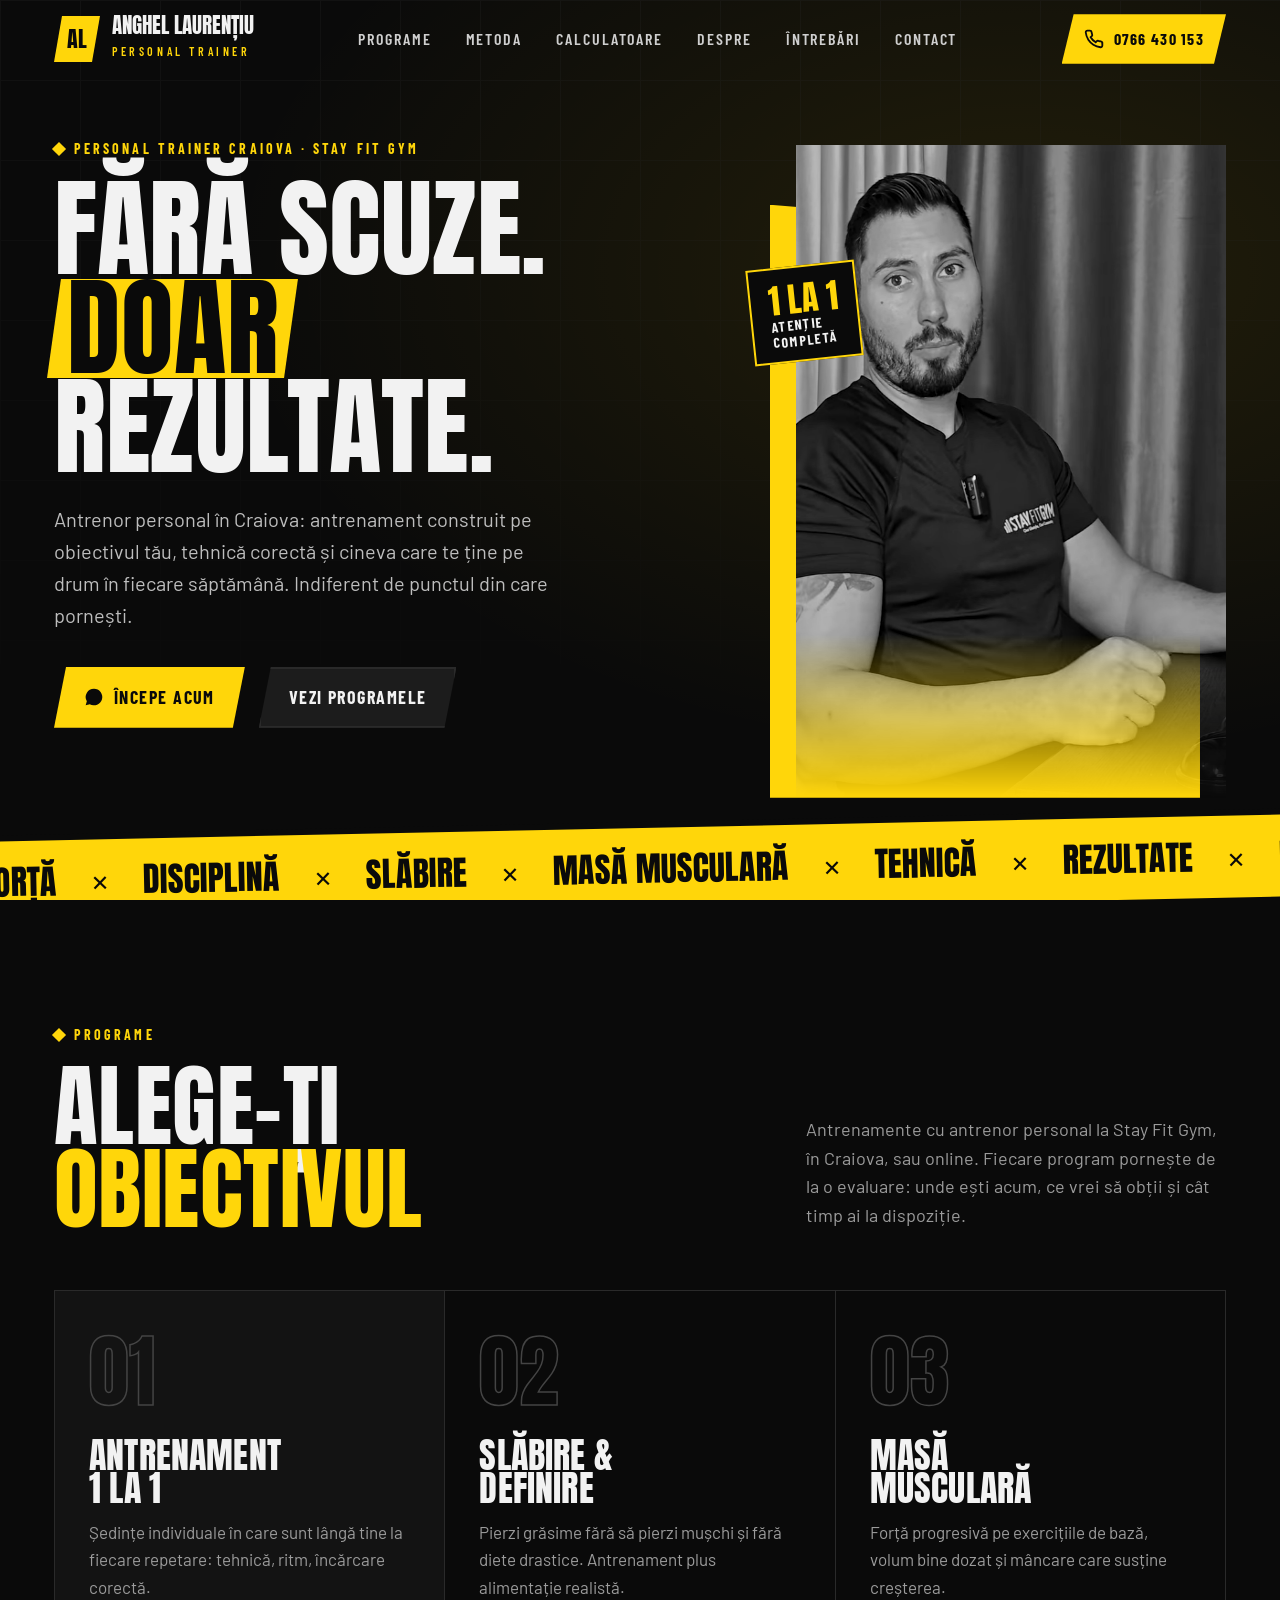
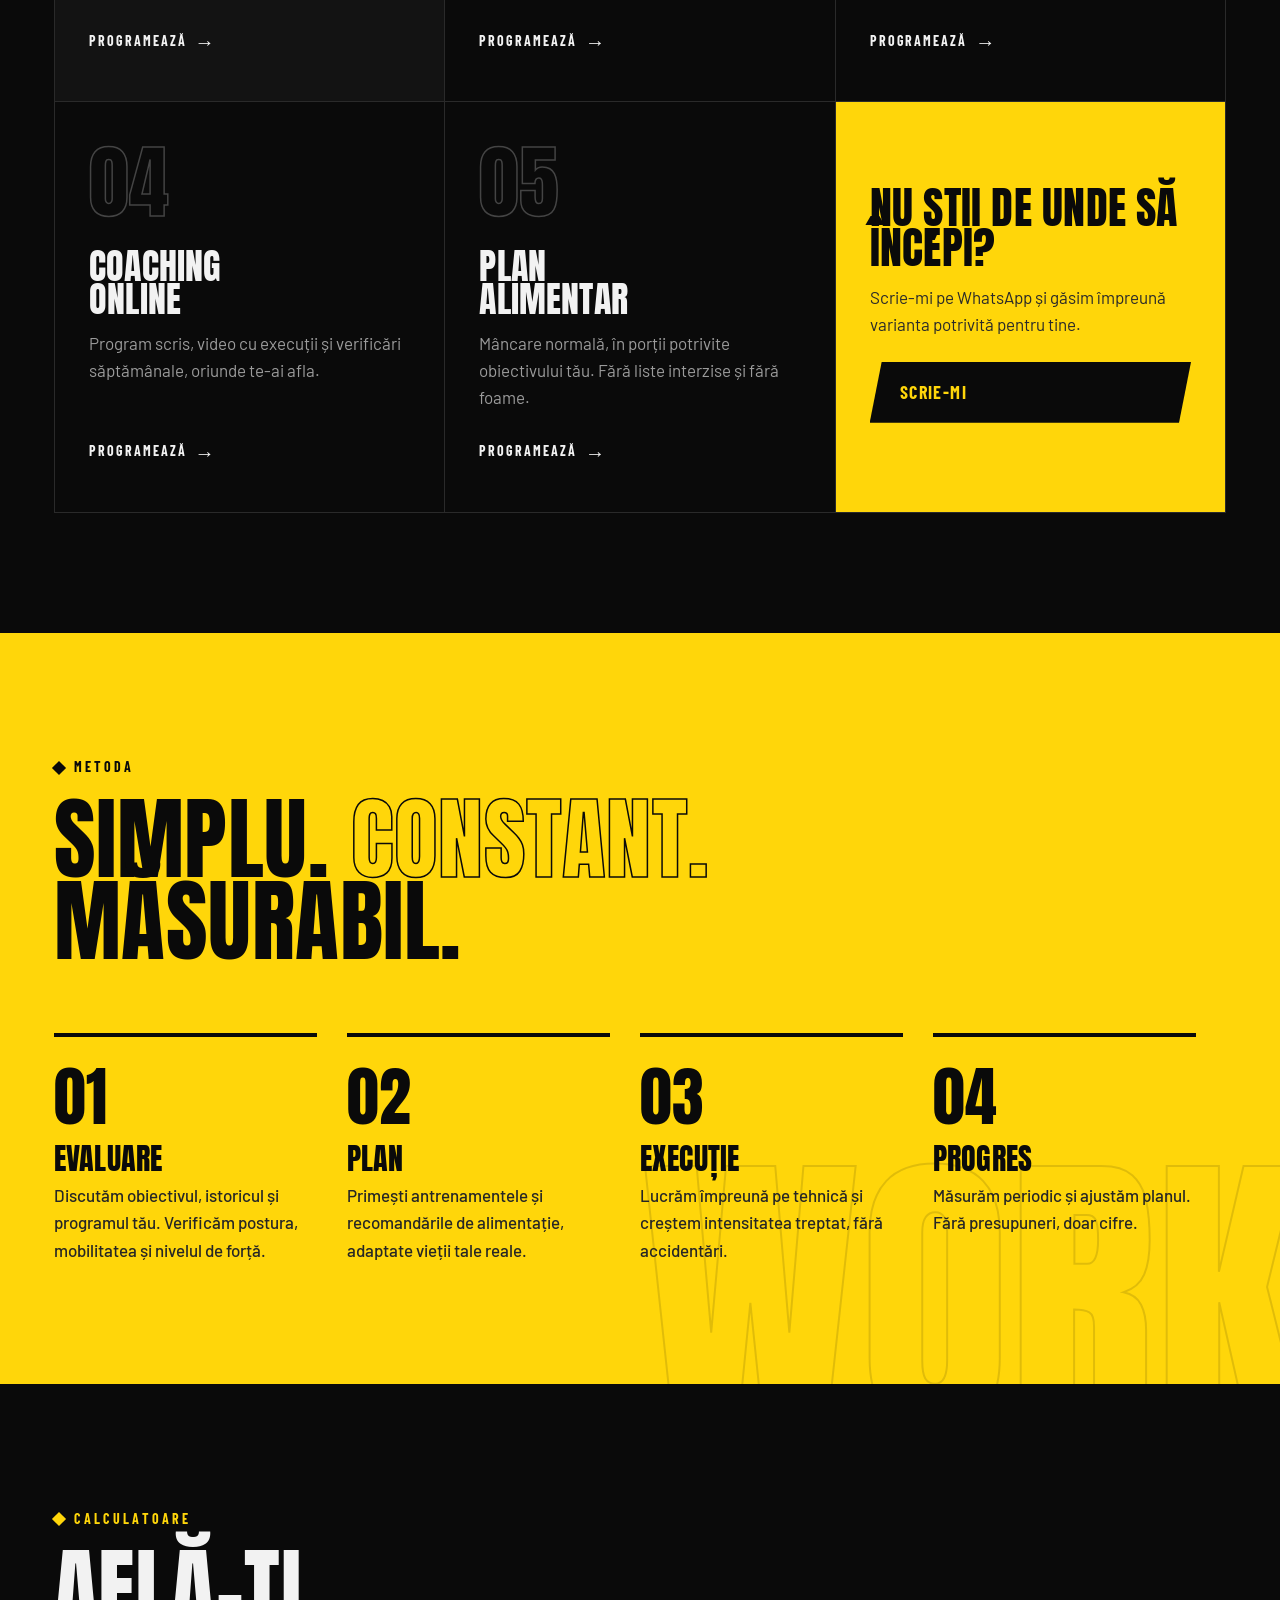
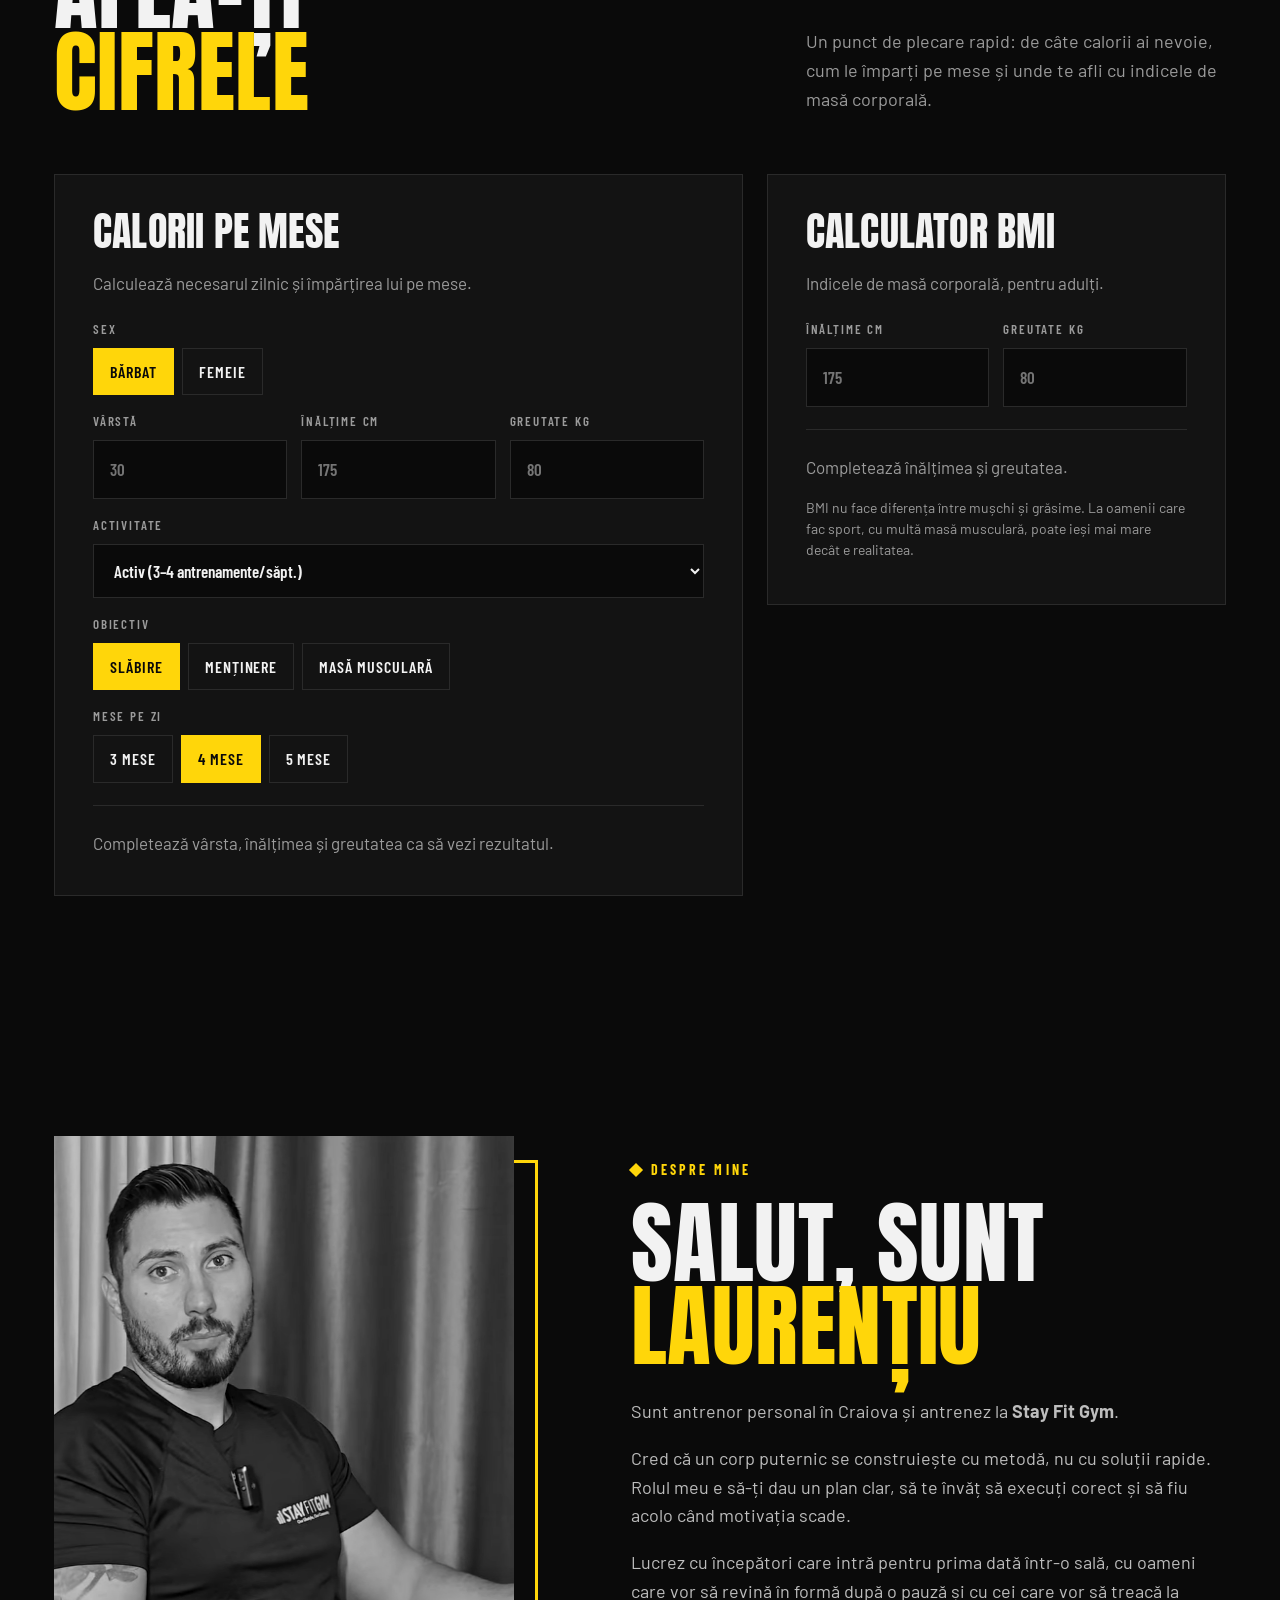
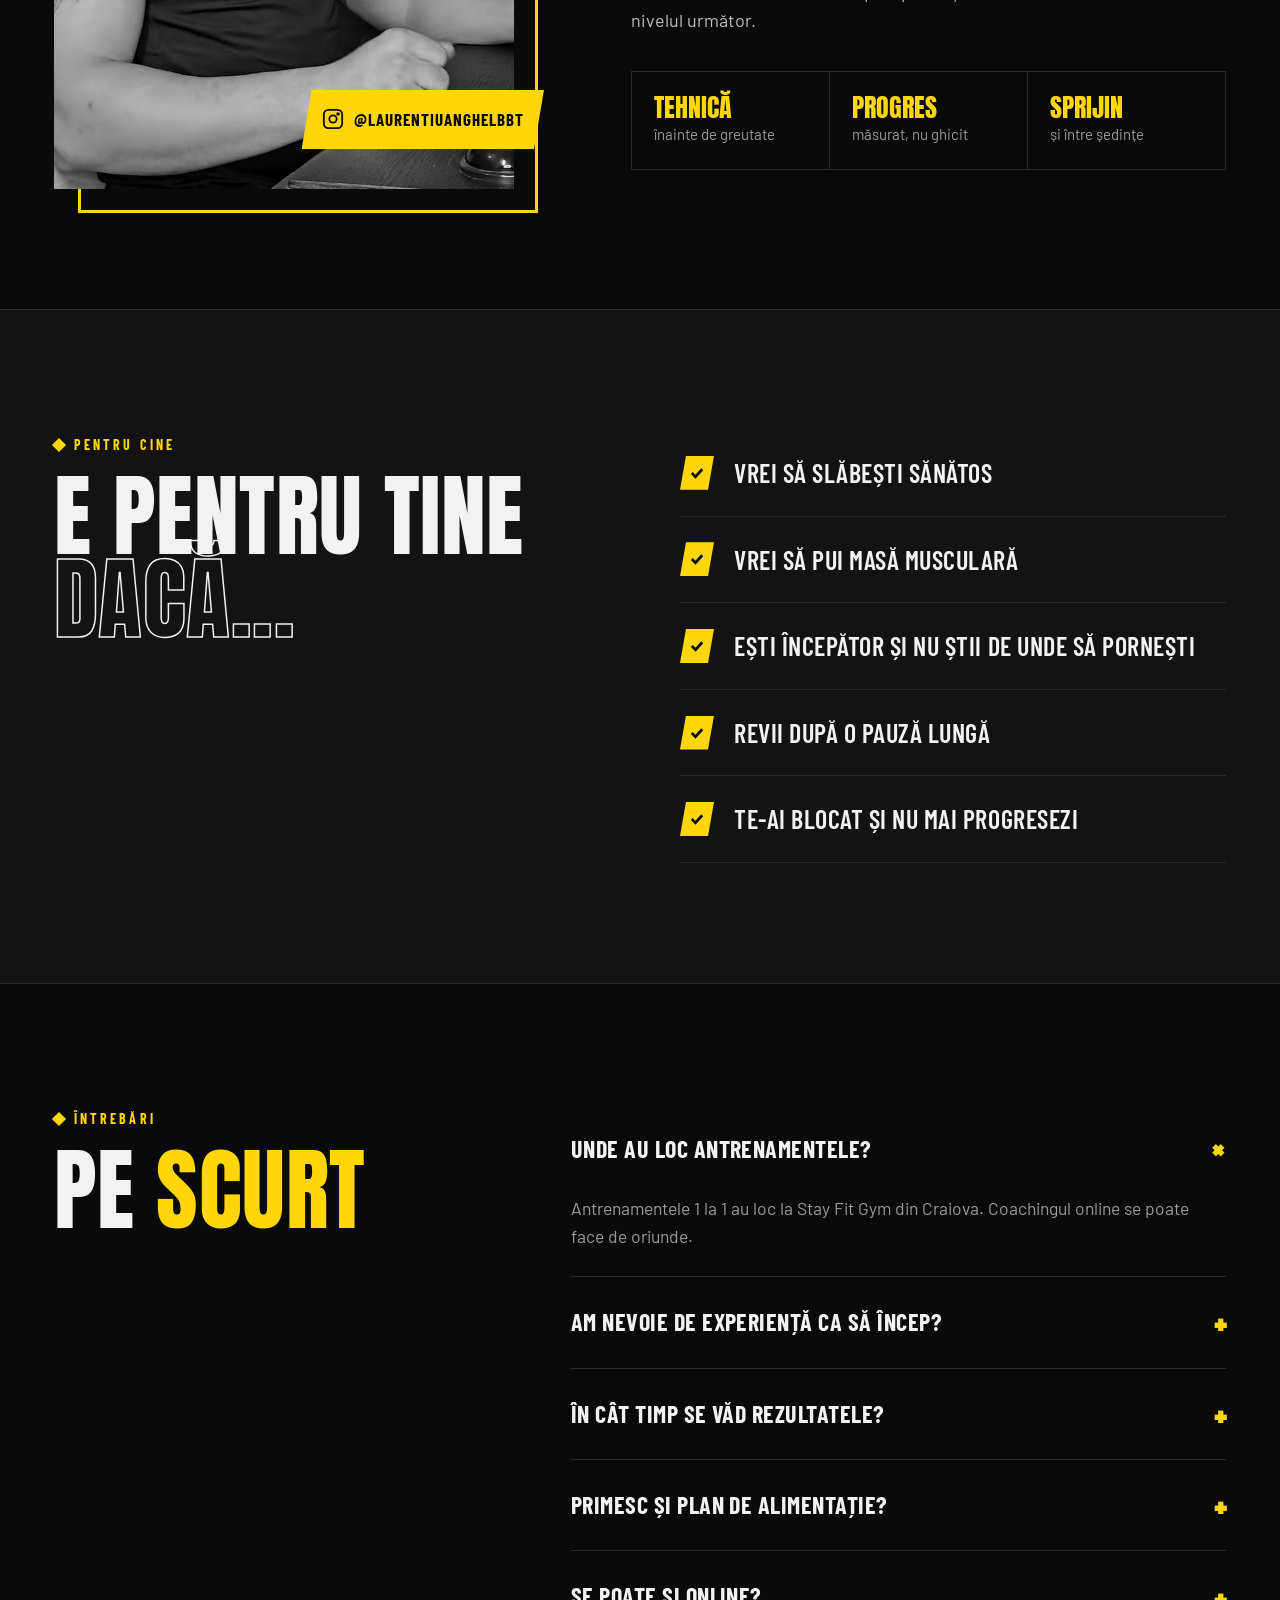
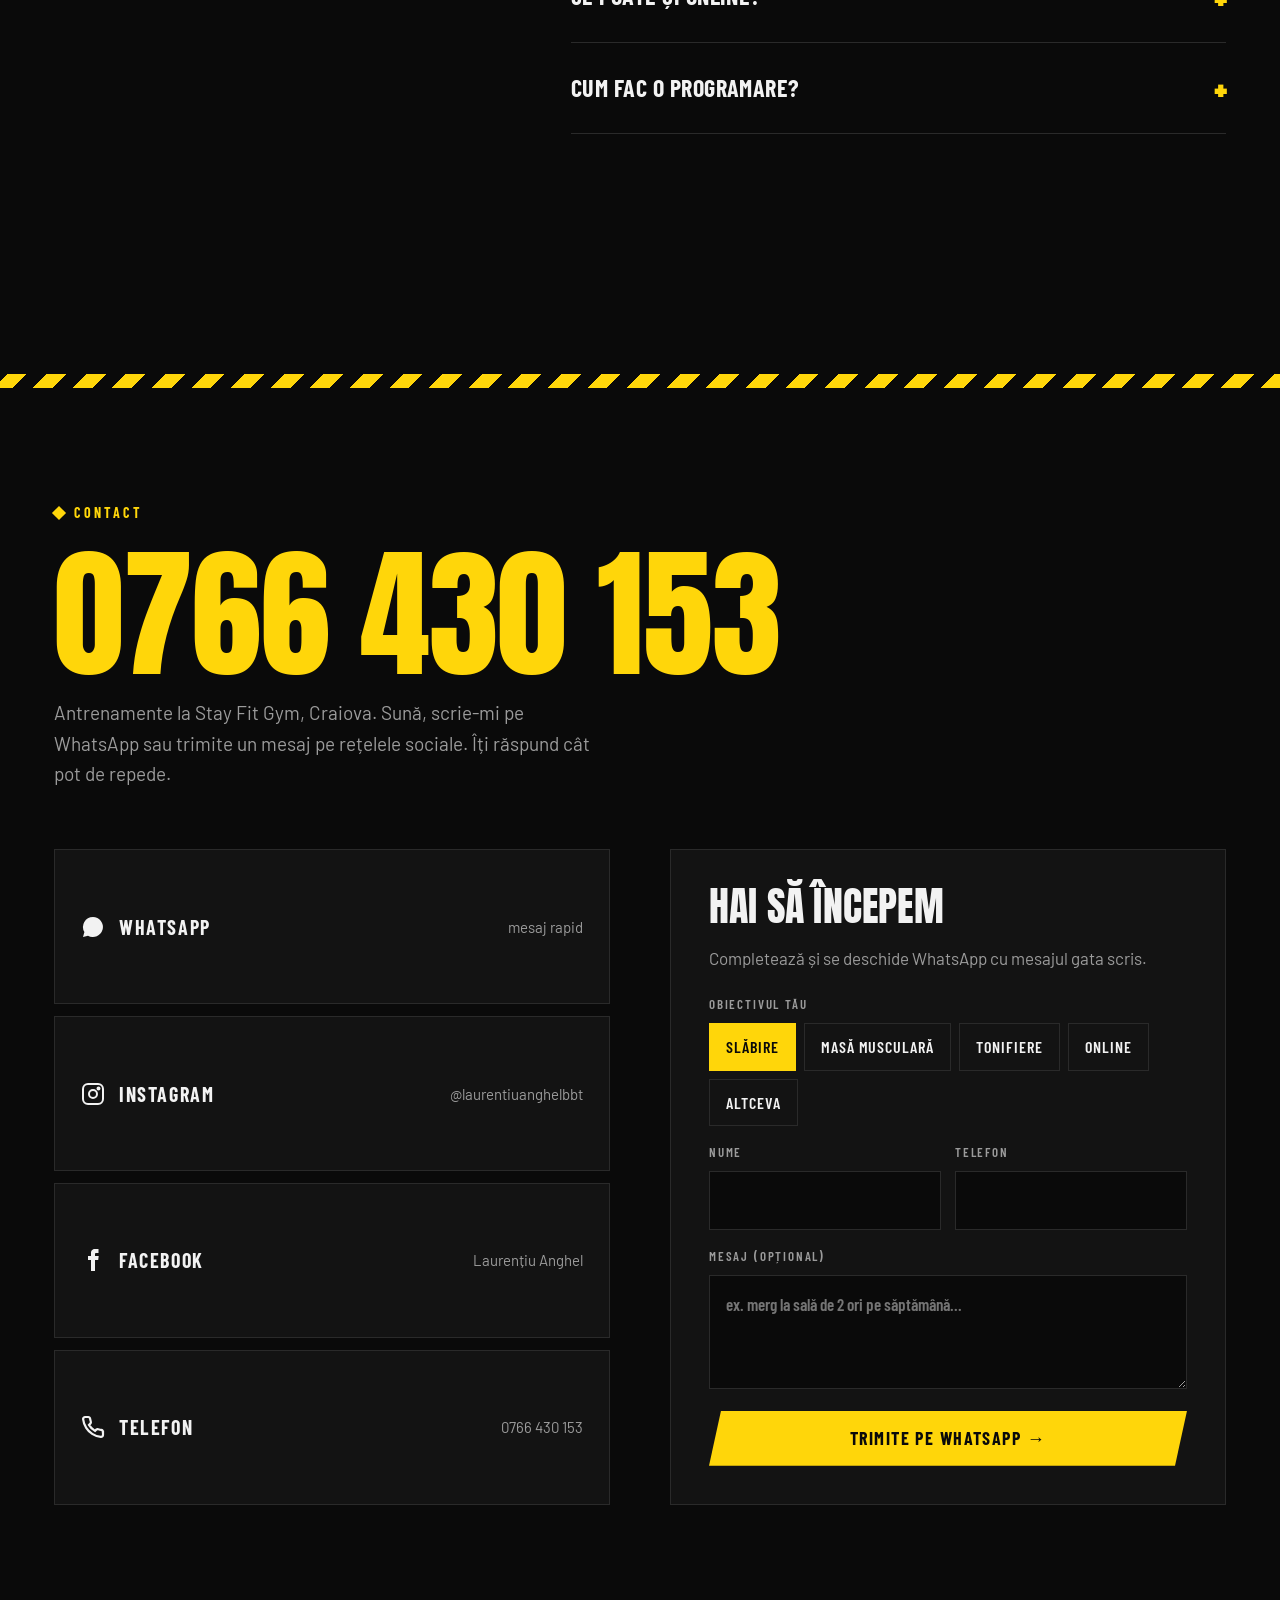
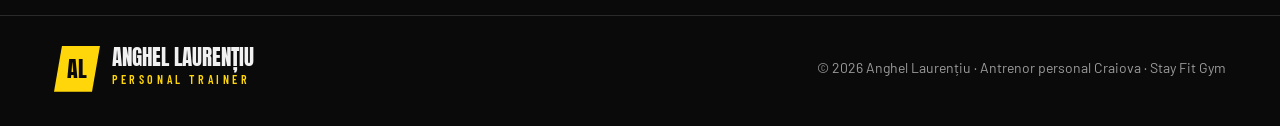
==== index.html @ 1ff065fe "Site Anghel Laurențiu – Personal Trainer Craiova Co-Authored-By: Claude Opus 5.5 <noreply@anthropic." ====
<!doctype html>
<html lang="ro">
<head>
<meta charset="utf-8">
<meta name="viewport" content="width=device-width, initial-scale=1">
<title>Personal Trainer Craiova | Anghel Laurențiu – Stay Fit Gym</title>
<meta name="description" content="Anghel Laurențiu, antrenor personal în Craiova la Stay Fit Gym. Antrenamente 1 la 1, slăbire, masă musculară, coaching online și plan alimentar. Sună: 0766 430 153.">
<meta name="robots" content="index, follow">
<meta name="geo.region" content="RO-DJ">
<meta name="geo.placename" content="Craiova">
<meta property="og:type" content="website">
<meta property="og:locale" content="ro_RO">
<meta property="og:site_name" content="Anghel Laurențiu – Personal Trainer Craiova">
<meta property="og:title" content="Personal Trainer Craiova | Anghel Laurențiu – Stay Fit Gym">
<meta property="og:description" content="Antrenor personal în Craiova: antrenamente 1 la 1 la Stay Fit Gym, slăbire, masă musculară, coaching online și plan alimentar.">
<meta name="twitter:card" content="summary_large_image">
<script type="application/ld+json">
{
  "@context": "https://schema.org",
  "@graph": [
    {
      "@type": "LocalBusiness",
      "@id": "#business",
      "name": "Anghel Laurențiu – Personal Trainer Craiova",
      "description": "Antrenor personal în Craiova, la Stay Fit Gym. Antrenamente 1 la 1, slăbire, masă musculară, coaching online și plan alimentar.",
      "image": "img/laurentiu.png",
      "telephone": "+40766430153",
      "address": {"@type": "PostalAddress", "addressLocality": "Craiova", "addressRegion": "Dolj", "addressCountry": "RO"},
      "areaServed": {"@type": "City", "name": "Craiova"},
      "founder": {"@id": "#person"},
      "sameAs": ["https://www.instagram.com/laurentiuanghelbbt/", "https://www.facebook.com/Laurentiu.Anghel.91"],
      "knowsAbout": ["antrenament personal", "slăbire", "masă musculară", "nutriție", "coaching online"]
    },
    {
      "@type": "Person",
      "@id": "#person",
      "name": "Anghel Laurențiu",
      "jobTitle": "Antrenor personal (Personal Trainer)",
      "image": "img/laurentiu.png",
      "telephone": "+40766430153",
      "worksFor": {"@type": "ExerciseGym", "name": "Stay Fit Gym", "address": {"@type": "PostalAddress", "addressLocality": "Craiova", "addressCountry": "RO"}},
      "homeLocation": {"@type": "City", "name": "Craiova"},
      "sameAs": ["https://www.instagram.com/laurentiuanghelbbt/", "https://www.facebook.com/Laurentiu.Anghel.91"]
    },
    {
      "@type": "FAQPage",
      "mainEntity": [
        {"@type": "Question", "name": "Unde au loc antrenamentele?", "acceptedAnswer": {"@type": "Answer", "text": "Antrenamentele 1 la 1 au loc la Stay Fit Gym din Craiova. Coachingul online se poate face de oriunde."}},
        {"@type": "Question", "name": "Am nevoie de experiență ca să încep?", "acceptedAnswer": {"@type": "Answer", "text": "Nu. Programul pornește de la nivelul tău actual. Lucrăm întâi pe tehnică și mobilitate, apoi creștem treptat intensitatea."}},
        {"@type": "Question", "name": "În cât timp se văd rezultatele?", "acceptedAnswer": {"@type": "Answer", "text": "Diferența în energie și forță se simte de obicei după câteva săptămâni. Schimbările vizibile vin cu antrenament constant și alimentație adaptată, iar ritmul diferă de la om la om."}},
        {"@type": "Question", "name": "Primesc și plan de alimentație?", "acceptedAnswer": {"@type": "Answer", "text": "Da. Primești recomandări adaptate obiectivului tău, fără diete extreme: mâncare normală, în porții potrivite."}},
        {"@type": "Question", "name": "Se poate și online?", "acceptedAnswer": {"@type": "Answer", "text": "Da. Primești programul scris, explicații video pentru exerciții și verificări regulate ale progresului."}},
        {"@type": "Question", "name": "Cum fac o programare?", "acceptedAnswer": {"@type": "Answer", "text": "Sună la 0766 430 153 sau scrie pe WhatsApp, Instagram ori Facebook. Stabilim împreună prima întâlnire."}}
      ]
    }
  ]
}
</script>
<meta name="theme-color" content="#0a0a0a">
<link rel="icon" href="data:image/svg+xml,%3Csvg xmlns='http://www.w3.org/2000/svg' viewBox='0 0 64 64'%3E%3Crect width='64' height='64' fill='%23FFD60A'/%3E%3Ctext x='32' y='45' font-family='Arial Black' font-size='30' text-anchor='middle' fill='%230a0a0a'%3EAL%3C/text%3E%3C/svg%3E">
<link rel="preconnect" href="https://fonts.googleapis.com">
<link rel="preconnect" href="https://fonts.gstatic.com" crossorigin>
<link href="https://fonts.googleapis.com/css2?family=Anton&family=Barlow+Condensed:wght@500;600;700&family=Barlow:wght@400;500;600&display=swap" rel="stylesheet">
<style>
:root{
  --y:#FFD60A; --y-2:#ffe45c; --bk:#0a0a0a; --bk-2:#131313; --bk-3:#1c1c1c;
  --line:#2a2a2a; --tx:#f2f2f2; --mut:#9b9b9b;
  --disp:'Anton',Impact,sans-serif; --cond:'Barlow Condensed',sans-serif; --body:'Barlow',system-ui,sans-serif;
}
*{box-sizing:border-box;margin:0;padding:0}
html{scroll-behavior:smooth;scroll-padding-top:70px}
body{background:var(--bk);color:var(--tx);font:400 17px/1.6 var(--body);-webkit-font-smoothing:antialiased;overflow-x:hidden}
img{max-width:100%;display:block}
a{color:inherit;text-decoration:none}
.wrap{width:100%;max-width:1220px;margin:0 auto;padding:0 24px}
h1,h2,h3{font-family:var(--disp);font-weight:400;text-transform:uppercase;line-height:.92;letter-spacing:.005em}
h2{font-size:clamp(44px,7vw,96px)}
.hl{color:var(--y)}
.out{color:transparent;-webkit-text-stroke:1.5px var(--tx)}
.tag{font-family:var(--cond);font-weight:700;text-transform:uppercase;letter-spacing:.22em;font-size:14px;color:var(--y);display:inline-flex;align-items:center;gap:10px}
.tag::before{content:"";width:10px;height:10px;background:var(--y);transform:rotate(45deg)}
section{padding:120px 0;position:relative}
.stripe{height:14px;background:repeating-linear-gradient(-45deg,var(--y) 0 14px,var(--bk) 14px 28px)}

/* buttons */
.btn{display:inline-flex;align-items:center;gap:10px;font-family:var(--cond);font-weight:700;font-size:18px;text-transform:uppercase;letter-spacing:.08em;padding:16px 30px;clip-path:polygon(12px 0,100% 0,calc(100% - 12px) 100%,0 100%);transition:.2s;cursor:pointer;border:0;white-space:nowrap}
.btn svg{width:20px;height:20px;flex:none}
.btn-y{background:var(--y);color:var(--bk)}
.btn-y:hover{background:#fff}
.btn-d{background:var(--bk-3);color:var(--tx);box-shadow:inset 0 0 0 2px var(--line)}
.btn-d:hover{background:var(--tx);color:var(--bk)}

/* header */
.hdr{position:fixed;inset:0 0 auto;z-index:50;transition:.25s}
.hdr.solid{background:rgba(10,10,10,.94);backdrop-filter:blur(10px);border-bottom:1px solid var(--line)}
.hdr .wrap{display:flex;align-items:center;justify-content:space-between;height:78px;gap:20px}
.logo{display:flex;align-items:center;gap:12px}
.logo i{font-style:normal;font-family:var(--disp);background:var(--y);color:var(--bk);width:46px;height:46px;display:grid;place-items:center;font-size:22px;clip-path:polygon(8px 0,100% 0,calc(100% - 8px) 100%,0 100%)}
.logo b{font-family:var(--disp);font-weight:400;font-size:21px;text-transform:uppercase;line-height:1;display:block}
.logo small{font-family:var(--cond);font-weight:600;font-size:12px;letter-spacing:.3em;text-transform:uppercase;color:var(--y)}
.nav{display:flex;gap:34px;font-family:var(--cond);font-weight:600;font-size:16px;letter-spacing:.12em;text-transform:uppercase}
.nav a{color:#cfcfcf;transition:.15s}
.nav a:hover{color:var(--y)}
.hdr .btn{padding:12px 22px;font-size:16px}
.burger{display:none;background:none;border:0;color:var(--tx);width:46px;height:46px;cursor:pointer}
.burger svg{width:28px;height:28px}

/* hero */
.hero{padding:140px 0 0;min-height:100svh;display:flex;flex-direction:column;justify-content:space-between;overflow:hidden;background:
  radial-gradient(ellipse at 80% 30%,rgba(255,214,10,.10),transparent 55%),var(--bk)}
.hero::after{content:"";position:absolute;inset:0;background-image:linear-gradient(var(--line) 1px,transparent 1px),linear-gradient(90deg,var(--line) 1px,transparent 1px);background-size:80px 80px;opacity:.25;mask-image:linear-gradient(180deg,#000,transparent 85%);pointer-events:none}
.hero .wrap{display:grid;grid-template-columns:1.15fr .85fr;gap:40px;align-items:end;position:relative;z-index:1}
.hero h1{font-size:clamp(60px,8.4vw,124px);margin:0 0 26px}
.hero h1 .tag{display:flex;margin-bottom:22px;line-height:1.3}
.hero h1 .tag::before{flex:none}
.hero h1 .hl{display:inline-block;background:var(--y);color:var(--bk);padding:0 .12em;transform:skewX(-8deg)}
.hero h1 .hl span{display:inline-block;transform:skewX(8deg)}
.hero p{font-size:20px;color:#bdbdbd;max-width:46ch}
.hero .ctas{display:flex;gap:14px;flex-wrap:wrap;margin:36px 0 70px}
.photo{position:relative;justify-self:end;width:min(100%,430px);align-self:end}
.photo::before{content:"";position:absolute;left:-26px;right:26px;top:60px;bottom:0;background:var(--y);clip-path:polygon(0 0,100% 6%,100% 100%,0 100%)}
.photo img{position:relative;width:100%;filter:grayscale(1) contrast(1.15) brightness(.95);mask-image:linear-gradient(180deg,#000 75%,transparent)}
.photo .badge{position:absolute;left:-46px;top:120px;background:var(--bk);border:2px solid var(--y);padding:12px 18px;transform:rotate(-6deg);font-family:var(--cond);font-weight:700;text-transform:uppercase;letter-spacing:.1em;line-height:1.1;font-size:14px}
.photo .badge b{display:block;font-family:var(--disp);font-weight:400;font-size:34px;color:var(--y);letter-spacing:0}
.ticker{background:var(--y);color:var(--bk);overflow:hidden;position:relative;z-index:2;transform:rotate(-1.2deg);margin:0 -20px -10px;box-shadow:0 0 0 6px var(--bk)}
.ticker div{display:flex;width:max-content;animation:tk 28s linear infinite;font-family:var(--disp);font-size:34px;text-transform:uppercase;padding:14px 0;gap:34px}
.ticker span::after{content:"✕";font-size:22px;margin-left:34px;vertical-align:middle}
@keyframes tk{to{transform:translateX(-50%)}}

/* programs */
.sec-top{display:flex;justify-content:space-between;align-items:end;gap:40px;margin-bottom:60px;flex-wrap:wrap}
.sec-top p{color:var(--mut);max-width:42ch;font-size:18px}
.prog{display:grid;grid-template-columns:repeat(3,1fr);border-top:1px solid var(--line);border-left:1px solid var(--line)}
.pc{border-right:1px solid var(--line);border-bottom:1px solid var(--line);padding:40px 34px 44px;position:relative;transition:.25s;min-height:330px;display:flex;flex-direction:column;overflow:hidden}
.pc .n{font-family:var(--disp);font-size:80px;line-height:1;color:transparent;-webkit-text-stroke:1.5px #444;transition:.25s}
.pc h3{font-size:36px;margin:28px 0 14px}
.pc p{color:var(--mut);transition:.25s}
.pc .go{margin-top:auto;padding-top:24px;font-family:var(--cond);font-weight:700;letter-spacing:.14em;text-transform:uppercase;font-size:14px;display:flex;align-items:center;gap:8px}
.pc .go::after{content:"→";font-size:20px;transition:.2s}
.pc:hover{background:var(--y);color:var(--bk)}
.pc:hover .n{-webkit-text-stroke-color:var(--bk)}
.pc:hover p{color:#2a2a2a}
.pc:hover .go::after{transform:translateX(6px)}
.pc.feat{background:var(--bk-2)}
.pc.cta{background:var(--y);color:var(--bk);justify-content:center}
.pc.cta h3{font-size:44px;margin:0 0 16px}
.pc.cta p{color:#2a2a2a;margin-bottom:24px}
.pc.cta .btn-y{background:var(--bk);color:var(--y)}
.pc.cta .btn-y:hover{background:#fff;color:var(--bk)}

/* method */
.method{background:var(--y);color:var(--bk);overflow:hidden}
.method .tag{color:var(--bk)}.method .tag::before{background:var(--bk)}
.method .out{-webkit-text-stroke-color:var(--bk)}
.method .bgword{position:absolute;right:-20px;bottom:-40px;font-family:var(--disp);font-size:clamp(140px,24vw,340px);line-height:.8;color:transparent;-webkit-text-stroke:2px rgba(0,0,0,.12);text-transform:uppercase;pointer-events:none}
.steps{display:grid;grid-template-columns:repeat(4,1fr);gap:0;margin-top:70px;position:relative}
.st{padding:0 30px 0 0;position:relative}
.st::before{content:"";display:block;height:4px;background:var(--bk);margin-bottom:28px}
.st b{font-family:var(--disp);font-weight:400;font-size:64px;line-height:1;display:block}
.st h3{font-size:30px;margin:16px 0 10px}
.st p{font-weight:500;color:#262626}

/* about */
.about .wrap{display:grid;grid-template-columns:.9fr 1.1fr;gap:90px;align-items:center}
.about-ph{position:relative;max-width:460px}
.about-ph img{width:100%;filter:grayscale(1) contrast(1.1);position:relative;z-index:1}
.about-ph::before{content:"";position:absolute;inset:24px -24px -24px 24px;border:3px solid var(--y)}
.about-ph .ig{position:absolute;z-index:2;right:-30px;bottom:40px;background:var(--y);color:var(--bk);padding:16px 20px;font-family:var(--cond);font-weight:700;text-transform:uppercase;letter-spacing:.06em;display:flex;gap:10px;align-items:center;clip-path:polygon(10px 0,100% 0,calc(100% - 10px) 100%,0 100%);transition:.2s}
.about-ph .ig:hover{background:#fff}
.about-ph .ig svg{width:22px;height:22px}
.about h2{margin:20px 0 30px}
.about p{color:#bdbdbd;margin-bottom:18px;font-size:18px}
.vals{display:grid;grid-template-columns:repeat(3,1fr);gap:1px;background:var(--line);margin-top:36px;border:1px solid var(--line)}
.vals div{background:var(--bk);padding:22px}
.vals b{font-family:var(--disp);font-weight:400;font-size:26px;text-transform:uppercase;color:var(--y);display:block;line-height:1}
.vals span{font-size:15px;color:var(--mut)}

/* for who */
.who{background:var(--bk-2);border-top:1px solid var(--line);border-bottom:1px solid var(--line)}
.who .wrap{display:grid;grid-template-columns:1fr 1fr;gap:80px;align-items:start}
.list{list-style:none;display:grid;gap:0}
.list li{display:flex;gap:20px;align-items:center;padding:22px 0;border-bottom:1px solid var(--line);font-family:var(--cond);font-weight:600;font-size:26px;text-transform:uppercase;letter-spacing:.02em}
.list li::before{content:"";flex:none;width:34px;height:34px;background:var(--y) url("data:image/svg+xml,%3Csvg xmlns='http://www.w3.org/2000/svg' viewBox='0 0 24 24' fill='none' stroke='%230a0a0a' stroke-width='3.5'%3E%3Cpath d='M5 12l5 5 9-10'/%3E%3C/svg%3E") center/18px no-repeat;clip-path:polygon(6px 0,100% 0,calc(100% - 6px) 100%,0 100%)}

/* faq */
.faq .wrap{display:grid;grid-template-columns:.8fr 1.2fr;gap:80px}
details{border-bottom:1px solid var(--line)}
summary{list-style:none;cursor:pointer;padding:26px 0;font-family:var(--cond);font-weight:700;font-size:24px;text-transform:uppercase;letter-spacing:.02em;display:flex;justify-content:space-between;gap:20px;align-items:center}
summary::-webkit-details-marker{display:none}
summary::after{content:"+";font-family:var(--disp);color:var(--y);font-size:34px;line-height:1;transition:.25s}
details[open] summary::after{transform:rotate(45deg)}
details p{color:var(--mut);padding-bottom:26px;max-width:62ch;font-size:17.5px}

/* contact */
.contact{padding-bottom:0}
.call{display:block;font-family:var(--disp);font-size:clamp(54px,11vw,170px);line-height:.9;color:var(--y);margin:26px 0 20px;transition:.2s;letter-spacing:-.01em;white-space:nowrap}
.call:hover{color:#fff}
.contact .row{display:grid;grid-template-columns:1fr 1fr;gap:60px;margin-top:60px;padding-bottom:110px}
.socials{display:grid;gap:12px}
.socials a{display:flex;align-items:center;justify-content:space-between;padding:22px 26px;background:var(--bk-2);border:1px solid var(--line);font-family:var(--cond);font-weight:700;text-transform:uppercase;letter-spacing:.08em;font-size:20px;transition:.2s}
.socials a span{display:flex;gap:14px;align-items:center}
.socials a svg{width:24px;height:24px}
.socials a small{font-family:var(--body);font-weight:400;text-transform:none;letter-spacing:0;color:var(--mut);font-size:15px}
.socials a:hover{background:var(--y);color:var(--bk);border-color:var(--y)}
.socials a:hover small{color:#333}
.form{background:var(--bk-2);border:1px solid var(--line);padding:38px;display:grid;gap:16px}
.form h3{font-size:40px;margin-bottom:4px}
.form>p{color:var(--mut);margin-bottom:6px}
.form label{display:grid;gap:8px;font-family:var(--cond);font-weight:600;text-transform:uppercase;letter-spacing:.14em;font-size:13px;color:var(--mut)}
.form input,.form select,.form textarea{font:inherit;font-size:17px;padding:15px 16px;background:var(--bk);border:1px solid var(--line);color:var(--tx);border-radius:0;text-transform:none;letter-spacing:0}
.form input:focus,.form select:focus,.form textarea:focus{outline:2px solid var(--y);border-color:transparent}
.goals{display:flex;flex-wrap:wrap;gap:8px}
.goals input{position:absolute;opacity:0;pointer-events:none}
.goals span{display:inline-block;padding:10px 16px;border:1px solid var(--line);font-family:var(--cond);font-weight:600;font-size:16px;letter-spacing:.06em;color:var(--tx);cursor:pointer;transition:.15s}
.goals input:checked+span{background:var(--y);color:var(--bk);border-color:var(--y)}
.goals input:focus-visible+span{outline:2px solid var(--y);outline-offset:2px}
.two{display:grid;grid-template-columns:1fr 1fr;gap:14px}
.form .btn{justify-content:center;margin-top:6px}

/* calculators */
.calcs{display:grid;grid-template-columns:1.2fr .8fr;gap:24px;align-items:start}
.three{display:grid;grid-template-columns:repeat(3,1fr);gap:14px}
.res{border-top:1px solid var(--line);padding-top:24px;margin-top:6px;display:grid;gap:18px}
.res .hint{color:var(--mut)}
.big{font-family:var(--disp);font-size:clamp(56px,7vw,88px);color:var(--y);line-height:1;display:flex;align-items:baseline;gap:12px;flex-wrap:wrap}
.big small{font-family:var(--cond);font-weight:700;font-size:18px;color:var(--mut);letter-spacing:.14em;text-transform:uppercase}
.macros{display:grid;grid-template-columns:repeat(3,1fr);gap:1px;background:var(--line);border:1px solid var(--line)}
.macros div{background:var(--bk);padding:14px 16px}
.macros b{font-family:var(--disp);font-weight:400;font-size:28px;display:block;line-height:1.1}
.macros span{font-family:var(--cond);font-weight:600;font-size:13px;letter-spacing:.14em;text-transform:uppercase;color:var(--mut)}
.meals{display:grid}
.meal{display:flex;justify-content:space-between;align-items:baseline;gap:12px;padding:12px 0;border-bottom:1px solid var(--line);font-family:var(--cond);font-weight:600;font-size:19px;text-transform:uppercase;letter-spacing:.04em}
.meal em{font-style:normal;font-family:var(--disp);font-size:24px;color:var(--y);letter-spacing:0;white-space:nowrap}
.meal em small{font-family:var(--cond);font-size:14px;color:var(--mut);margin-left:6px}
.note{font-size:14px;color:var(--mut);line-height:1.5}
.scale{position:relative;margin:8px 0 34px}
.scale .bar{display:grid;grid-template-columns:3.5fr 6.5fr 5fr 10fr;height:14px;gap:3px}
.scale .bar i:nth-child(1){background:#7a7a7a}.scale .bar i:nth-child(2){background:var(--y)}
.scale .bar i:nth-child(3){background:#ff9f1a}.scale .bar i:nth-child(4){background:#ff4d2e}
.scale .mk{position:absolute;top:-12px;width:0;height:0;border:9px solid transparent;border-top:11px solid var(--tx);transform:translateX(-9px);transition:left .35s}
.scale .lb{position:absolute;top:22px;font-family:var(--cond);font-weight:600;font-size:13px;color:var(--mut);transform:translateX(-50%)}
.cat{font-family:var(--cond);font-weight:700;font-size:22px;text-transform:uppercase;letter-spacing:.08em}

footer{border-top:1px solid var(--line);padding:30px 0 34px;color:var(--mut);font-size:14px}
footer .wrap{display:flex;justify-content:space-between;gap:20px;flex-wrap:wrap;align-items:center}
footer .logo b{color:var(--tx)}

.mbar{display:none}

.rv{opacity:0;transform:translateY(30px);transition:opacity .7s,transform .7s}
.rv.in{opacity:1;transform:none}
@media (prefers-reduced-motion:reduce){.rv{opacity:1;transform:none}.ticker div{animation:none}}

.logo span{white-space:nowrap}
@media (max-width:1200px){.nav{gap:22px}}
@media (max-width:1080px){.hdr .btn{display:none}}
@media (max-width:1000px){
  .prog{grid-template-columns:1fr 1fr}
  .steps{grid-template-columns:1fr 1fr;gap:50px 0}
}
@media (max-width:860px){
  section{padding:90px 0}
  .nav,.hdr .btn{display:none}
  .burger{display:grid;place-items:center}
  .hdr.open{background:var(--bk)}
  .hdr.open .nav{display:flex;flex-direction:column;position:absolute;top:100%;left:0;right:0;background:var(--bk);padding:6px 24px 26px;gap:0;font-size:26px;border-bottom:4px solid var(--y)}
  .hdr.open .nav a{padding:14px 0;border-bottom:1px solid var(--line)}
  .hero{padding-top:110px;min-height:0}
  .hero .wrap,.about .wrap,.who .wrap,.faq .wrap,.contact .row{grid-template-columns:1fr;gap:50px}
  .calcs{grid-template-columns:1fr}
  .hero .ctas{margin-bottom:10px}
  .photo{justify-self:center;width:min(82%,360px);margin-top:10px}
  .photo .badge{left:-22px;top:70px}
  .about-ph{margin:0 auto;width:88%}
  .about-ph .ig{right:-12px}
  .mbar{display:grid;grid-template-columns:1fr 1fr;gap:8px;position:fixed;left:0;right:0;bottom:0;z-index:60;padding:10px 12px calc(10px + env(safe-area-inset-bottom));background:rgba(10,10,10,.96);border-top:2px solid var(--y)}
  .mbar .btn{justify-content:center;padding:14px 8px;font-size:16px}
  footer{padding-bottom:100px}
}
@media (max-width:560px){
  .wrap{padding:0 16px}
  .prog{grid-template-columns:1fr}
  .pc{min-height:0;padding:32px 24px}
  .steps{grid-template-columns:1fr}
  .vals{grid-template-columns:1fr}
  .list li{font-size:21px}
  .two{grid-template-columns:1fr}
  .form{padding:26px 18px}
  .three{gap:10px}
  .macros b{font-size:24px}
  .meal{font-size:17px}
  .hero .ctas .btn{flex:1;justify-content:center}
  .ticker div{font-size:26px}
  .call{font-size:15.5vw}
}
</style>
</head>
<body>

<header class="hdr">
  <div class="wrap">
    <a class="logo" href="#top" aria-label="Acasă"><i>AL</i><span><b>Anghel Laurențiu</b><small>Personal Trainer</small></span></a>
    <nav class="nav" aria-label="Meniu">
      <a href="#programe">Programe</a><a href="#metoda">Metoda</a><a href="#calculatoare">Calculatoare</a><a href="#despre">Despre</a><a href="#intrebari">Întrebări</a><a href="#contact">Contact</a>
    </nav>
    <a class="btn btn-y" href="tel:+40766430153"><svg viewBox="0 0 24 24" fill="none" stroke="currentColor" stroke-width="2.2"><path d="M22 16.9v3a2 2 0 0 1-2.2 2 19.8 19.8 0 0 1-8.6-3.1 19.5 19.5 0 0 1-6-6A19.8 19.8 0 0 1 2.1 4.2 2 2 0 0 1 4.1 2h3a2 2 0 0 1 2 1.7c.1 1 .4 1.9.7 2.8a2 2 0 0 1-.5 2.1L8 9.9a16 16 0 0 0 6 6l1.3-1.3a2 2 0 0 1 2.1-.4c.9.3 1.8.6 2.8.7a2 2 0 0 1 1.7 2z"/></svg>0766 430 153</a>
    <button class="burger" aria-label="Deschide meniul" aria-expanded="false"><svg viewBox="0 0 24 24" fill="none" stroke="currentColor" stroke-width="2"><path d="M3 6h18M3 12h18M3 18h18"/></svg></button>
  </div>
</header>

<main id="top">
<section class="hero">
  <div class="wrap">
    <div>
      <h1><span class="tag">Personal Trainer Craiova · Stay Fit Gym</span>Fără scuze.<br><span class="hl"><span>Doar</span></span> rezultate.</h1>
      <p>Antrenor personal în Craiova: antrenament construit pe obiectivul tău, tehnică corectă și cineva care te ține pe drum în fiecare săptămână. Indiferent de punctul din care pornești.</p>
      <div class="ctas">
        <a class="btn btn-y" href="https://wa.me/40766430153?text=Salut%20Lauren%C8%9Biu!%20A%C8%99%20vrea%20s%C4%83%20%C3%AEncep%20antrenamentele." target="_blank" rel="noopener"><svg viewBox="0 0 24 24" fill="currentColor"><path d="M12 2a10 10 0 0 0-8.6 15.1L2 22l5-1.3A10 10 0 1 0 12 2zm4.5 12.1c-.2-.1-1.5-.7-1.7-.8s-.4-.1-.6.1-.7.8-.8 1-.3.2-.5.1a6.7 6.7 0 0 1-3.3-2.9c-.3-.4.2-.4.7-1.4.1-.2 0-.3 0-.4l-.8-1.8c-.2-.5-.4-.4-.6-.4h-.5a1 1 0 0 0-.7.3 3 3 0 0 0-.9 2.2 5.2 5.2 0 0 0 1.1 2.7 11.8 11.8 0 0 0 4.5 4c1.7.7 2.3.8 3.2.6.5-.1 1.5-.6 1.7-1.2s.2-1.1.2-1.2-.2-.2-.5-.3z"/></svg>Începe acum</a>
        <a class="btn btn-d" href="#programe">Vezi programele</a>
      </div>
    </div>
    <div class="photo">
      <img src="img/laurentiu.png" alt="Anghel Laurențiu, personal trainer în Craiova la Stay Fit Gym" width="471" height="653">
      <div class="badge"><b>1 la 1</b>atenție<br>completă</div>
    </div>
  </div>
  <div class="ticker" aria-hidden="true"><div>
    <span>Forță</span><span>Disciplină</span><span>Slăbire</span><span>Masă musculară</span><span>Tehnică</span><span>Rezultate</span>
    <span>Forță</span><span>Disciplină</span><span>Slăbire</span><span>Masă musculară</span><span>Tehnică</span><span>Rezultate</span>
  </div></div>
</section>

<section id="programe">
  <div class="wrap">
    <div class="sec-top rv">
      <div><span class="tag">Programe</span><h2 style="margin-top:18px">Alege-ți<br><span class="hl">obiectivul</span></h2></div>
      <p>Antrenamente cu antrenor personal la Stay Fit Gym, în Craiova, sau online. Fiecare program pornește de la o evaluare: unde ești acum, ce vrei să obții și cât timp ai la dispoziție.</p>
    </div>
    <div class="prog">
      <a class="pc feat rv" href="#contact"><span class="n">01</span><h3>Antrenament<br>1 la 1</h3><p>Ședințe individuale în care sunt lângă tine la fiecare repetare: tehnică, ritm, încărcare corectă.</p><span class="go">Programează</span></a>
      <a class="pc rv" href="#contact"><span class="n">02</span><h3>Slăbire &amp;<br>definire</h3><p>Pierzi grăsime fără să pierzi mușchi și fără diete drastice. Antrenament plus alimentație realistă.</p><span class="go">Programează</span></a>
      <a class="pc rv" href="#contact"><span class="n">03</span><h3>Masă<br>musculară</h3><p>Forță progresivă pe exercițiile de bază, volum bine dozat și mâncare care susține creșterea.</p><span class="go">Programează</span></a>
      <a class="pc rv" href="#contact"><span class="n">04</span><h3>Coaching<br>online</h3><p>Program scris, video cu execuții și verificări săptămânale, oriunde te-ai afla.</p><span class="go">Programează</span></a>
      <a class="pc rv" href="#contact"><span class="n">05</span><h3>Plan<br>alimentar</h3><p>Mâncare normală, în porții potrivite obiectivului tău. Fără liste interzise și fără foame.</p><span class="go">Programează</span></a>
      <div class="pc cta rv"><h3>Nu știi de unde să începi?</h3><p>Scrie-mi pe WhatsApp și găsim împreună varianta potrivită pentru tine.</p><a class="btn btn-y" href="https://wa.me/40766430153?text=Salut%20Lauren%C8%9Biu!%20Nu%20%C8%99tiu%20ce%20program%20mi%20se%20potrive%C8%99te." target="_blank" rel="noopener">Scrie-mi</a></div>
    </div>
  </div>
</section>

<section class="method" id="metoda">
  <div class="bgword" aria-hidden="true">Work</div>
  <div class="wrap">
    <span class="tag rv">Metoda</span>
    <h2 class="rv" style="margin-top:18px">Simplu. <span class="out">Constant.</span><br>Măsurabil.</h2>
    <div class="steps">
      <div class="st rv"><b>01</b><h3>Evaluare</h3><p>Discutăm obiectivul, istoricul și programul tău. Verificăm postura, mobilitatea și nivelul de forță.</p></div>
      <div class="st rv"><b>02</b><h3>Plan</h3><p>Primești antrenamentele și recomandările de alimentație, adaptate vieții tale reale.</p></div>
      <div class="st rv"><b>03</b><h3>Execuție</h3><p>Lucrăm împreună pe tehnică și creștem intensitatea treptat, fără accidentări.</p></div>
      <div class="st rv"><b>04</b><h3>Progres</h3><p>Măsurăm periodic și ajustăm planul. Fără presupuneri, doar cifre.</p></div>
    </div>
  </div>
</section>

<section id="calculatoare">
  <div class="wrap">
    <div class="sec-top rv">
      <div><span class="tag">Calculatoare</span><h2 style="margin-top:18px">Află-ți<br><span class="hl">cifrele</span></h2></div>
      <p>Un punct de plecare rapid: de câte calorii ai nevoie, cum le împarți pe mese și unde te afli cu indicele de masă corporală.</p>
    </div>
    <div class="calcs">
      <form class="form rv" id="kc" novalidate>
        <h3>Calorii pe mese</h3>
        <p>Calculează necesarul zilnic și împărțirea lui pe mese.</p>
        <label>Sex
          <div class="goals">
            <label><input type="radio" name="sex" value="m" checked><span>Bărbat</span></label>
            <label><input type="radio" name="sex" value="f"><span>Femeie</span></label>
          </div>
        </label>
        <div class="three">
          <label>Vârstă<input name="age" type="number" inputmode="numeric" min="15" max="90" placeholder="30"></label>
          <label>Înălțime cm<input name="h" type="number" inputmode="decimal" min="120" max="230" placeholder="175"></label>
          <label>Greutate kg<input name="w" type="number" inputmode="decimal" min="35" max="250" placeholder="80"></label>
        </div>
        <label>Activitate
          <select name="act">
            <option value="1.2">Sedentar (birou, fără sport)</option>
            <option value="1.375">Ușor activ (1–2 antrenamente/săpt.)</option>
            <option value="1.55" selected>Activ (3–4 antrenamente/săpt.)</option>
            <option value="1.725">Foarte activ (5–6 antrenamente/săpt.)</option>
            <option value="1.9">Extrem (muncă fizică + sport zilnic)</option>
          </select>
        </label>
        <label>Obiectiv
          <div class="goals">
            <label><input type="radio" name="goal" value="cut" checked><span>Slăbire</span></label>
            <label><input type="radio" name="goal" value="keep"><span>Menținere</span></label>
            <label><input type="radio" name="goal" value="bulk"><span>Masă musculară</span></label>
          </div>
        </label>
        <label>Mese pe zi
          <div class="goals">
            <label><input type="radio" name="meals" value="3"><span>3 mese</span></label>
            <label><input type="radio" name="meals" value="4" checked><span>4 mese</span></label>
            <label><input type="radio" name="meals" value="5"><span>5 mese</span></label>
          </div>
        </label>
        <div class="res" id="kc-res" aria-live="polite"><p class="hint">Completează vârsta, înălțimea și greutatea ca să vezi rezultatul.</p></div>
      </form>

      <form class="form rv" id="bmi" novalidate>
        <h3>Calculator BMI</h3>
        <p>Indicele de masă corporală, pentru adulți.</p>
        <div class="two">
          <label>Înălțime cm<input name="h" type="number" inputmode="decimal" min="120" max="230" placeholder="175"></label>
          <label>Greutate kg<input name="w" type="number" inputmode="decimal" min="35" max="250" placeholder="80"></label>
        </div>
        <div class="res" id="bmi-res" aria-live="polite"><p class="hint">Completează înălțimea și greutatea.</p></div>
        <p class="note">BMI nu face diferența între mușchi și grăsime. La oamenii care fac sport, cu multă masă musculară, poate ieși mai mare decât e realitatea.</p>
      </form>
    </div>
  </div>
</section>

<section class="about" id="despre">
  <div class="wrap">
    <div class="about-ph rv">
      <img src="img/laurentiu.png" alt="Anghel Laurențiu, antrenor personal Craiova" loading="lazy" width="471" height="653">
      <a class="ig" href="https://www.instagram.com/laurentiuanghelbbt/" target="_blank" rel="noopener"><svg viewBox="0 0 24 24" fill="none" stroke="currentColor" stroke-width="2"><rect x="2" y="2" width="20" height="20" rx="5"/><circle cx="12" cy="12" r="4"/><circle cx="17.5" cy="6.5" r="1" fill="currentColor"/></svg>@laurentiuanghelbbt</a>
    </div>
    <div class="rv">
      <span class="tag">Despre mine</span>
      <h2>Salut, sunt<br><span class="hl">Laurențiu</span></h2>
      <p>Sunt antrenor personal în Craiova și antrenez la <strong>Stay Fit Gym</strong>.</p>
      <p>Cred că un corp puternic se construiește cu metodă, nu cu soluții rapide. Rolul meu e să-ți dau un plan clar, să te învăț să execuți corect și să fiu acolo când motivația scade.</p>
      <p>Lucrez cu începători care intră pentru prima dată într-o sală, cu oameni care vor să revină în formă după o pauză și cu cei care vor să treacă la nivelul următor.</p>
      <div class="vals">
        <div><b>Tehnică</b><span>înainte de greutate</span></div>
        <div><b>Progres</b><span>măsurat, nu ghicit</span></div>
        <div><b>Sprijin</b><span>și între ședințe</span></div>
      </div>
    </div>
  </div>
</section>

<section class="who">
  <div class="wrap">
    <div class="rv"><span class="tag">Pentru cine</span><h2 style="margin-top:18px">E pentru tine<br><span class="out">dacă...</span></h2></div>
    <ul class="list rv">
      <li>Vrei să slăbești sănătos</li>
      <li>Vrei să pui masă musculară</li>
      <li>Ești începător și nu știi de unde să pornești</li>
      <li>Revii după o pauză lungă</li>
      <li>Te-ai blocat și nu mai progresezi</li>
    </ul>
  </div>
</section>

<section class="faq" id="intrebari">
  <div class="wrap">
    <div class="rv"><span class="tag">Întrebări</span><h2 style="margin-top:18px">Pe <span class="hl">scurt</span></h2></div>
    <div class="rv">
      <details open><summary>Unde au loc antrenamentele?</summary><p>Antrenamentele 1 la 1 au loc la Stay Fit Gym din Craiova. Coachingul online se poate face de oriunde.</p></details>
      <details><summary>Am nevoie de experiență ca să încep?</summary><p>Nu. Programul pornește de la nivelul tău actual. Lucrăm întâi pe tehnică și mobilitate, apoi creștem treptat intensitatea.</p></details>
      <details><summary>În cât timp se văd rezultatele?</summary><p>Diferența în energie și forță se simte de obicei după câteva săptămâni. Schimbările vizibile vin cu antrenament constant și alimentație adaptată, iar ritmul diferă de la om la om.</p></details>
      <details><summary>Primesc și plan de alimentație?</summary><p>Da. Primești recomandări adaptate obiectivului tău, fără diete extreme: mâncare normală, în porții potrivite.</p></details>
      <details><summary>Se poate și online?</summary><p>Da. Primești programul scris, explicații video pentru exerciții și verificări regulate ale progresului.</p></details>
      <details><summary>Cum fac o programare?</summary><p>Sună-mă la 0766 430 153 sau scrie-mi pe WhatsApp, Instagram ori Facebook. Stabilim împreună prima întâlnire.</p></details>
    </div>
  </div>
</section>

<section class="contact" id="contact">
  <div class="stripe"></div>
  <div class="wrap" style="padding-top:110px">
    <span class="tag rv">Contact</span>
    <a class="call rv" href="tel:+40766430153">0766 430 153</a>
    <p class="rv" style="color:var(--mut);font-size:19px;max-width:50ch">Antrenamente la Stay Fit Gym, Craiova. Sună, scrie-mi pe WhatsApp sau trimite un mesaj pe rețelele sociale. Îți răspund cât pot de repede.</p>
    <div class="row">
      <div class="socials rv">
        <a href="https://wa.me/40766430153" target="_blank" rel="noopener"><span><svg viewBox="0 0 24 24" fill="currentColor"><path d="M12 2a10 10 0 0 0-8.6 15.1L2 22l5-1.3A10 10 0 1 0 12 2zm4.5 12.1c-.2-.1-1.5-.7-1.7-.8s-.4-.1-.6.1-.7.8-.8 1-.3.2-.5.1a6.7 6.7 0 0 1-3.3-2.9c-.3-.4.2-.4.7-1.4.1-.2 0-.3 0-.4l-.8-1.8c-.2-.5-.4-.4-.6-.4h-.5a1 1 0 0 0-.7.3 3 3 0 0 0-.9 2.2 5.2 5.2 0 0 0 1.1 2.7 11.8 11.8 0 0 0 4.5 4c1.7.7 2.3.8 3.2.6.5-.1 1.5-.6 1.7-1.2s.2-1.1.2-1.2-.2-.2-.5-.3z"/></svg>WhatsApp</span><small>mesaj rapid</small></a>
        <a href="https://www.instagram.com/laurentiuanghelbbt/" target="_blank" rel="noopener"><span><svg viewBox="0 0 24 24" fill="none" stroke="currentColor" stroke-width="2"><rect x="2" y="2" width="20" height="20" rx="5"/><circle cx="12" cy="12" r="4"/><circle cx="17.5" cy="6.5" r="1" fill="currentColor"/></svg>Instagram</span><small>@laurentiuanghelbbt</small></a>
        <a href="https://www.facebook.com/Laurentiu.Anghel.91" target="_blank" rel="noopener"><span><svg viewBox="0 0 24 24" fill="currentColor"><path d="M14 8V6c0-.9.6-1 1-1h2.5V1.1L14 1C10.6 1 10 3.5 10 5.2V8H7v4h3v11h4V12h3.2l.5-4z"/></svg>Facebook</span><small>Laurențiu Anghel</small></a>
        <a href="tel:+40766430153"><span><svg viewBox="0 0 24 24" fill="none" stroke="currentColor" stroke-width="2.2"><path d="M22 16.9v3a2 2 0 0 1-2.2 2 19.8 19.8 0 0 1-8.6-3.1 19.5 19.5 0 0 1-6-6A19.8 19.8 0 0 1 2.1 4.2 2 2 0 0 1 4.1 2h3a2 2 0 0 1 2 1.7c.1 1 .4 1.9.7 2.8a2 2 0 0 1-.5 2.1L8 9.9a16 16 0 0 0 6 6l1.3-1.3a2 2 0 0 1 2.1-.4c.9.3 1.8.6 2.8.7a2 2 0 0 1 1.7 2z"/></svg>Telefon</span><small>0766 430 153</small></a>
      </div>
      <form class="form rv" id="f">
        <h3>Hai să începem</h3>
        <p>Completează și se deschide WhatsApp cu mesajul gata scris.</p>
        <label>Obiectivul tău
          <div class="goals">
            <label><input type="radio" name="ob" value="slăbire" checked><span>Slăbire</span></label>
            <label><input type="radio" name="ob" value="masă musculară"><span>Masă musculară</span></label>
            <label><input type="radio" name="ob" value="tonifiere"><span>Tonifiere</span></label>
            <label><input type="radio" name="ob" value="coaching online"><span>Online</span></label>
            <label><input type="radio" name="ob" value="altceva"><span>Altceva</span></label>
          </div>
        </label>
        <div class="two"><label>Nume<input name="nume" required autocomplete="name"></label><label>Telefon<input name="tel" type="tel" required autocomplete="tel"></label></div>
        <label>Mesaj (opțional)<textarea name="msg" rows="3" placeholder="ex. merg la sală de 2 ori pe săptămână..."></textarea></label>
        <button class="btn btn-y" type="submit">Trimite pe WhatsApp →</button>
      </form>
    </div>
  </div>
</section>
</main>

<footer>
  <div class="wrap">
    <a class="logo" href="#top"><i>AL</i><span><b>Anghel Laurențiu</b><small>Personal Trainer</small></span></a>
    <span>© <span id="y"></span> Anghel Laurențiu · Antrenor personal Craiova · Stay Fit Gym</span>
  </div>
</footer>

<div class="mbar">
  <a class="btn btn-d" href="tel:+40766430153">Sună</a>
  <a class="btn btn-y" href="https://wa.me/40766430153" target="_blank" rel="noopener">WhatsApp</a>
</div>

<script>
(function(){
  var h=document.querySelector('.hdr'),b=document.querySelector('.burger');
  var s=function(){h.classList.toggle('solid',scrollY>30||h.classList.contains('open'))};
  addEventListener('scroll',s,{passive:true});s();
  b.onclick=function(){h.classList.toggle('open');b.setAttribute('aria-expanded',h.classList.contains('open'));s()};
  document.querySelectorAll('.nav a').forEach(function(a){a.onclick=function(){h.classList.remove('open');s()}});
  var io='IntersectionObserver' in window?new IntersectionObserver(function(es){es.forEach(function(e){if(e.isIntersecting){e.target.classList.add('in');io.unobserve(e.target)}})},{threshold:.12}):null;
  document.querySelectorAll('.rv').forEach(function(el){io?io.observe(el):el.classList.add('in')});
  document.getElementById('y').textContent=new Date().getFullYear();
  document.getElementById('f').onsubmit=function(e){
    e.preventDefault();var d=new FormData(this);
    var m='Salut Laurențiu! Sunt '+d.get('nume')+' și vreau să încep antrenamentele. Obiectiv: '+d.get('ob')+'.';
    if(d.get('msg'))m+='\n'+d.get('msg');
    m+='\nTelefon: '+d.get('tel');
    window.open('https://wa.me/40766430153?text='+encodeURIComponent(m),'_blank');
  };

  /* calculators */
  function num(v){v=parseFloat(String(v||'').replace(',','.'));return isFinite(v)?v:NaN}
  function ok(v,a,b){return v>=a&&v<=b}
  function fmt(n){return Math.round(n).toLocaleString('ro-RO')}
  var SPLITS={
    3:[['Mic dejun',.30],['Prânz',.40],['Cină',.30]],
    4:[['Mic dejun',.25],['Prânz',.35],['Gustare',.15],['Cină',.25]],
    5:[['Mic dejun',.25],['Gustare',.10],['Prânz',.30],['Gustare',.10],['Cină',.25]]
  };
  var kc=document.getElementById('kc'),kr=document.getElementById('kc-res');
  function calcKc(){
    var d=new FormData(kc),a=num(d.get('age')),h=num(d.get('h')),w=num(d.get('w'));
    if(!ok(a,15,90)||!ok(h,120,230)||!ok(w,35,250)){
      kr.innerHTML='<p class="hint">Completează vârsta (15–90), înălțimea (120–230 cm) și greutatea (35–250 kg) ca să vezi rezultatul.</p>';return;
    }
    var m=d.get('sex')==='m',goal=d.get('goal'),n=+d.get('meals');
    var bmr=10*w+6.25*h-5*a+(m?5:-161),tdee=bmr*num(d.get('act'));
    var k=goal==='cut'?tdee*.8:goal==='bulk'?tdee*1.1:tdee;
    if(goal==='cut')k=Math.max(k,m?1500:1200);
    k=Math.round(k/10)*10;
    var p=Math.min(w*(goal==='cut'?2:goal==='bulk'?1.8:1.6),k*.4/4),f=k*.25/9,c=Math.max(0,(k-p*4-f*9)/4);
    var lbl={cut:'pentru slăbire',keep:'pentru menținere',bulk:'pentru masă musculară'}[goal];
    var rows=SPLITS[n].map(function(s){return '<div class="meal"><span>'+s[0]+'</span><em>'+fmt(k*s[1])+'<small>kcal · '+Math.round(p*s[1])+' g proteine</small></em></div>'}).join('');
    var msg='Salut Laurențiu! Am folosit calculatorul de pe site: '+fmt(k)+' kcal/zi '+lbl+', '+n+' mese ('+Math.round(p)+' g proteine, '+Math.round(c)+' g carbohidrați, '+Math.round(f)+' g grăsimi). Mă poți ajuta cu un plan?';
    kr.innerHTML='<div><div class="big">'+fmt(k)+'<small>kcal / zi · '+lbl+'</small></div><p class="note">Necesar de menținere estimat: '+fmt(tdee)+' kcal/zi.</p></div>'+
      '<div class="macros"><div><b>'+Math.round(p)+' g</b><span>Proteine</span></div><div><b>'+Math.round(c)+' g</b><span>Carbohidrați</span></div><div><b>'+Math.round(f)+' g</b><span>Grăsimi</span></div></div>'+
      '<div class="meals">'+rows+'</div>'+
      '<p class="note">Estimare cu formula Mifflin-St Jeor. E un punct de plecare, nu un plan medical: ajustăm după cum răspunde corpul tău în primele săptămâni.</p>'+
      '<a class="btn btn-y" href="https://wa.me/40766430153?text='+encodeURIComponent(msg)+'" target="_blank" rel="noopener">Vreau plan personalizat →</a>';
  }
  kc.addEventListener('input',calcKc);kc.addEventListener('change',calcKc);
  kc.addEventListener('submit',function(e){e.preventDefault()});

  var bf=document.getElementById('bmi'),br=document.getElementById('bmi-res');
  var CATS=[[18.5,'Subponderal','#9b9b9b'],[25,'Greutate normală','#FFD60A'],[30,'Supraponderal','#ff9f1a'],[1/0,'Obezitate','#ff4d2e']];
  function calcBmi(){
    var d=new FormData(bf),h=num(d.get('h')),w=num(d.get('w'));
    if(!ok(h,120,230)||!ok(w,35,250)){br.innerHTML='<p class="hint">Completează înălțimea (120–230 cm) și greutatea (35–250 kg).</p>';return}
    var m=h/100,b=w/(m*m),cat=CATS.filter(function(c){return b<c[0]})[0];
    var pos=(Math.min(Math.max(b,15),40)-15)/25*100;
    var lb=[18.5,25,30].map(function(v){return '<span class="lb" style="left:'+((v-15)/25*100)+'%">'+v+'</span>'}).join('');
    br.innerHTML='<div class="big">'+b.toFixed(1).replace('.',',')+'<small>BMI</small></div>'+
      '<div class="cat" style="color:'+cat[2]+'">'+cat[1]+'</div>'+
      '<div class="scale"><span class="mk" style="left:'+pos+'%"></span><div class="bar"><i></i><i></i><i></i><i></i></div>'+lb+'</div>'+
      '<p class="note">Pentru înălțimea ta, intervalul de greutate normală e aproximativ '+fmt(18.5*m*m)+'–'+fmt(24.9*m*m)+' kg.</p>';
  }
  bf.addEventListener('input',calcBmi);
  bf.addEventListener('submit',function(e){e.preventDefault()});
})();
</script>
</body>
</html>
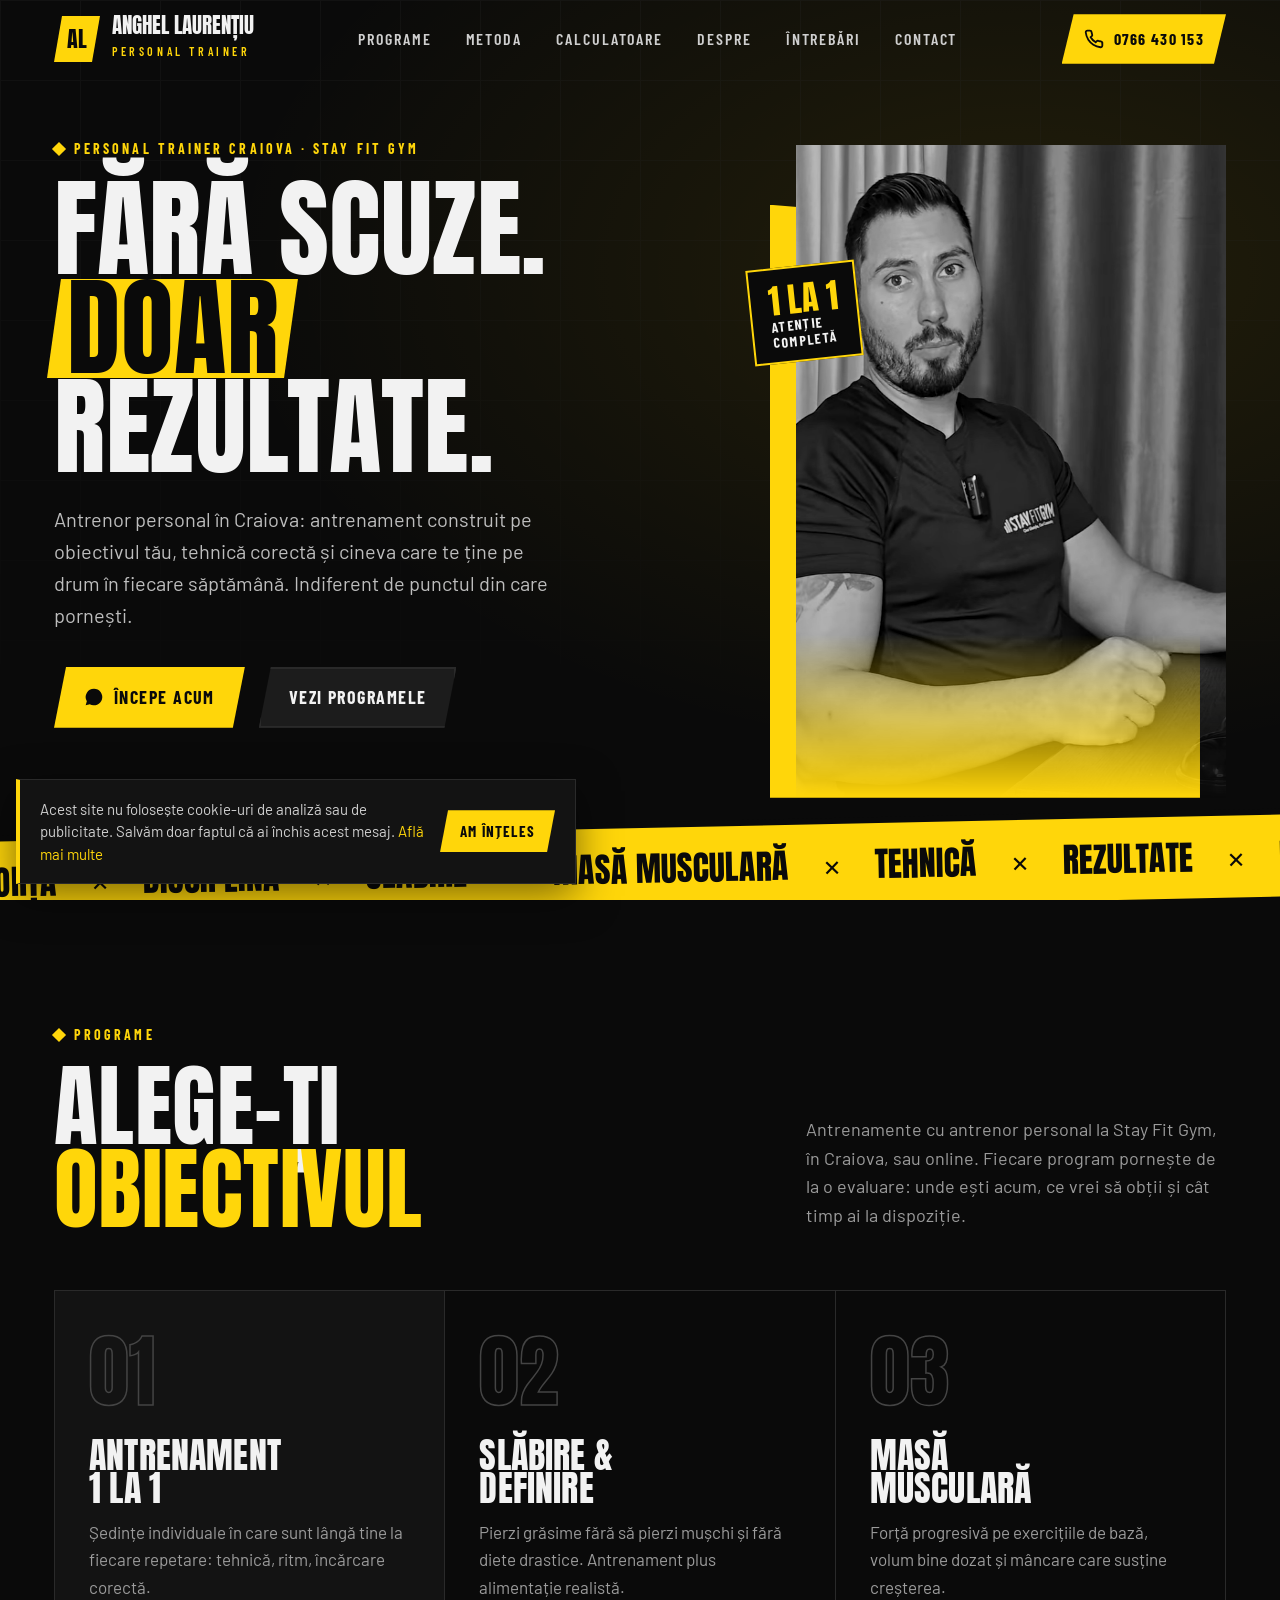
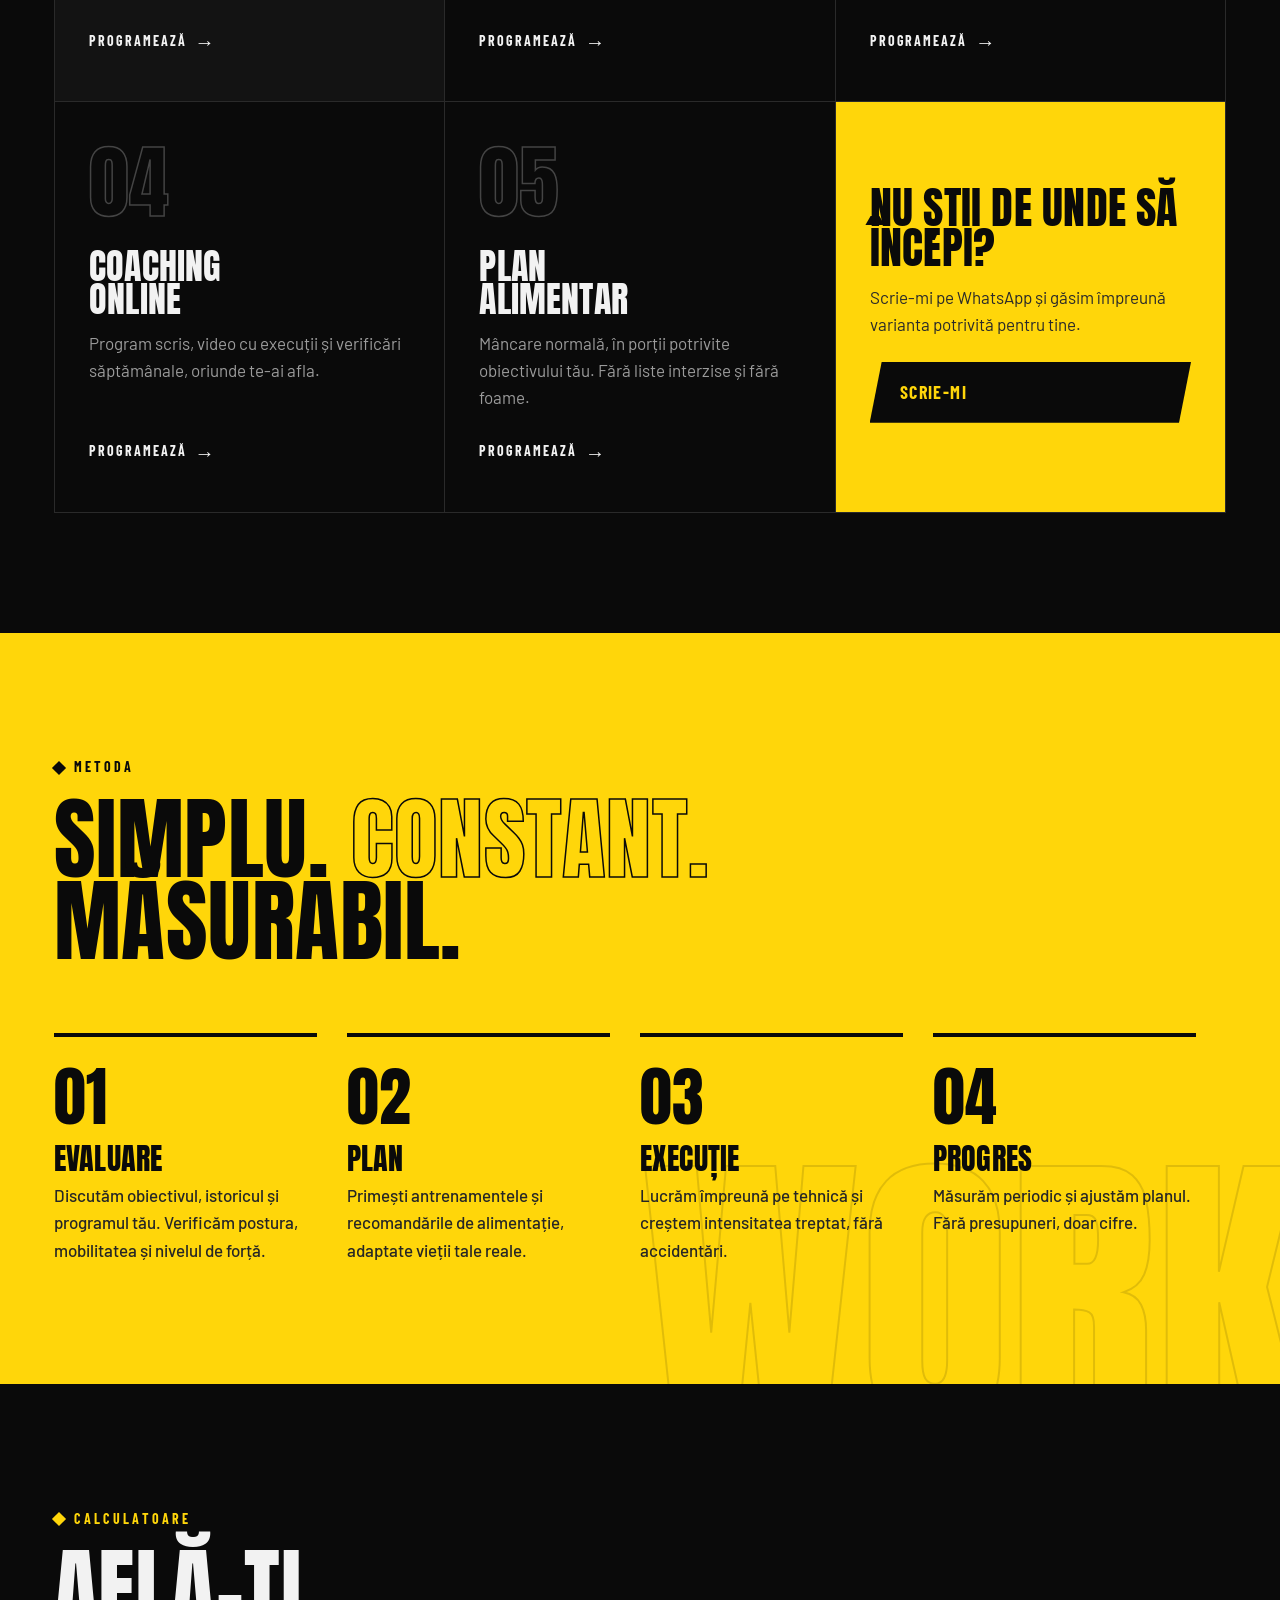
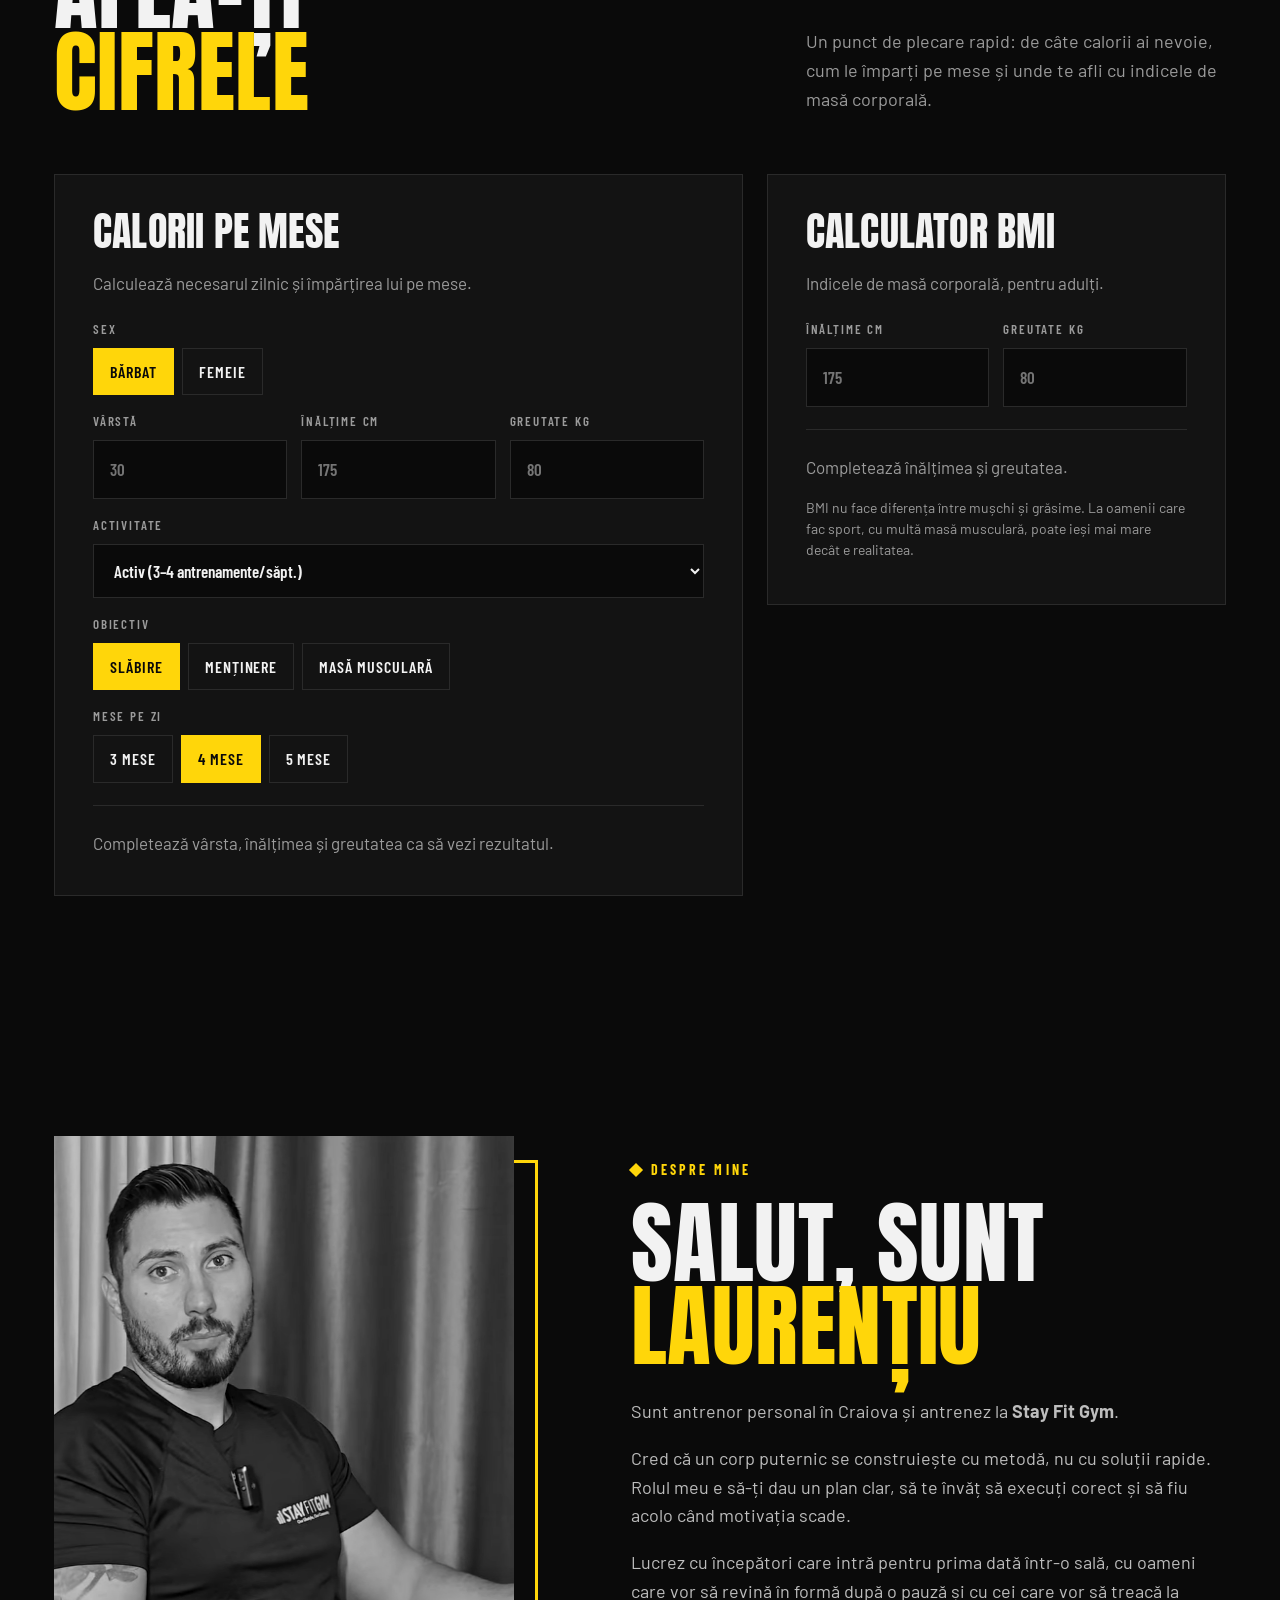
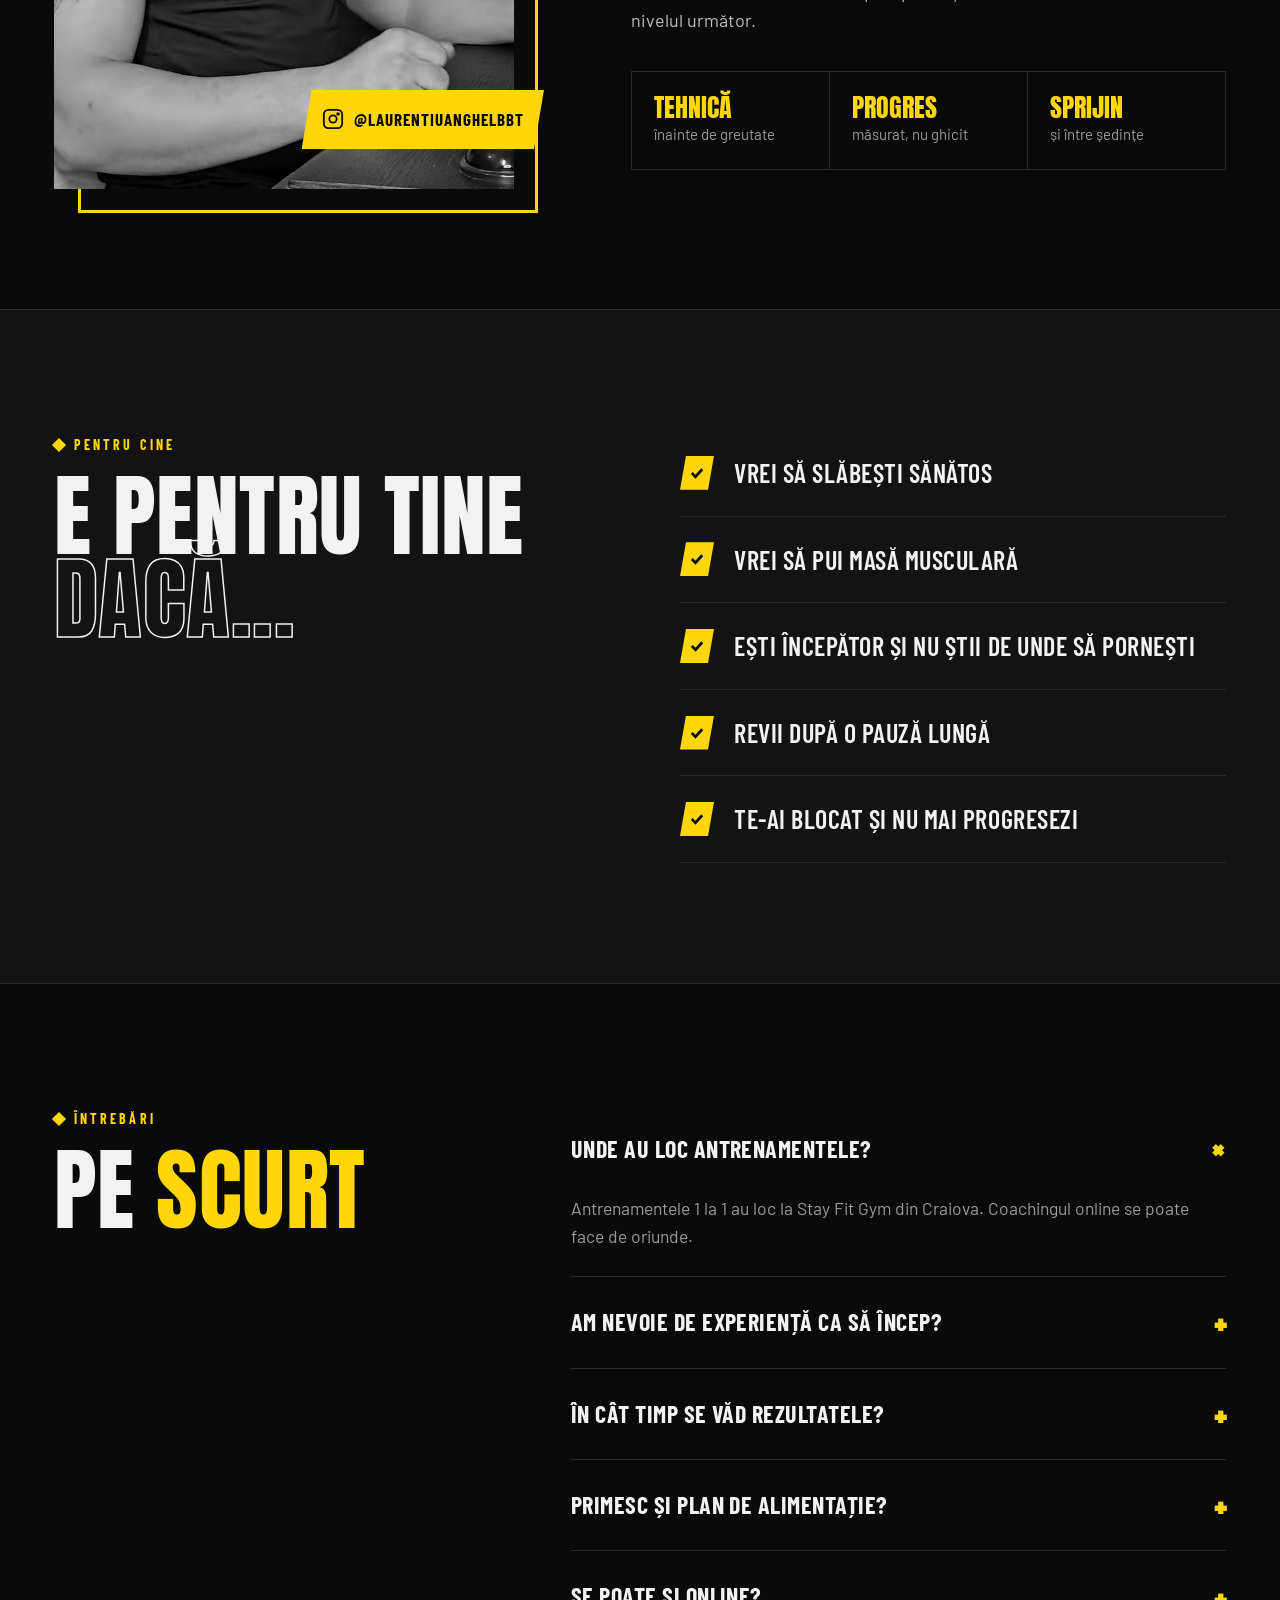
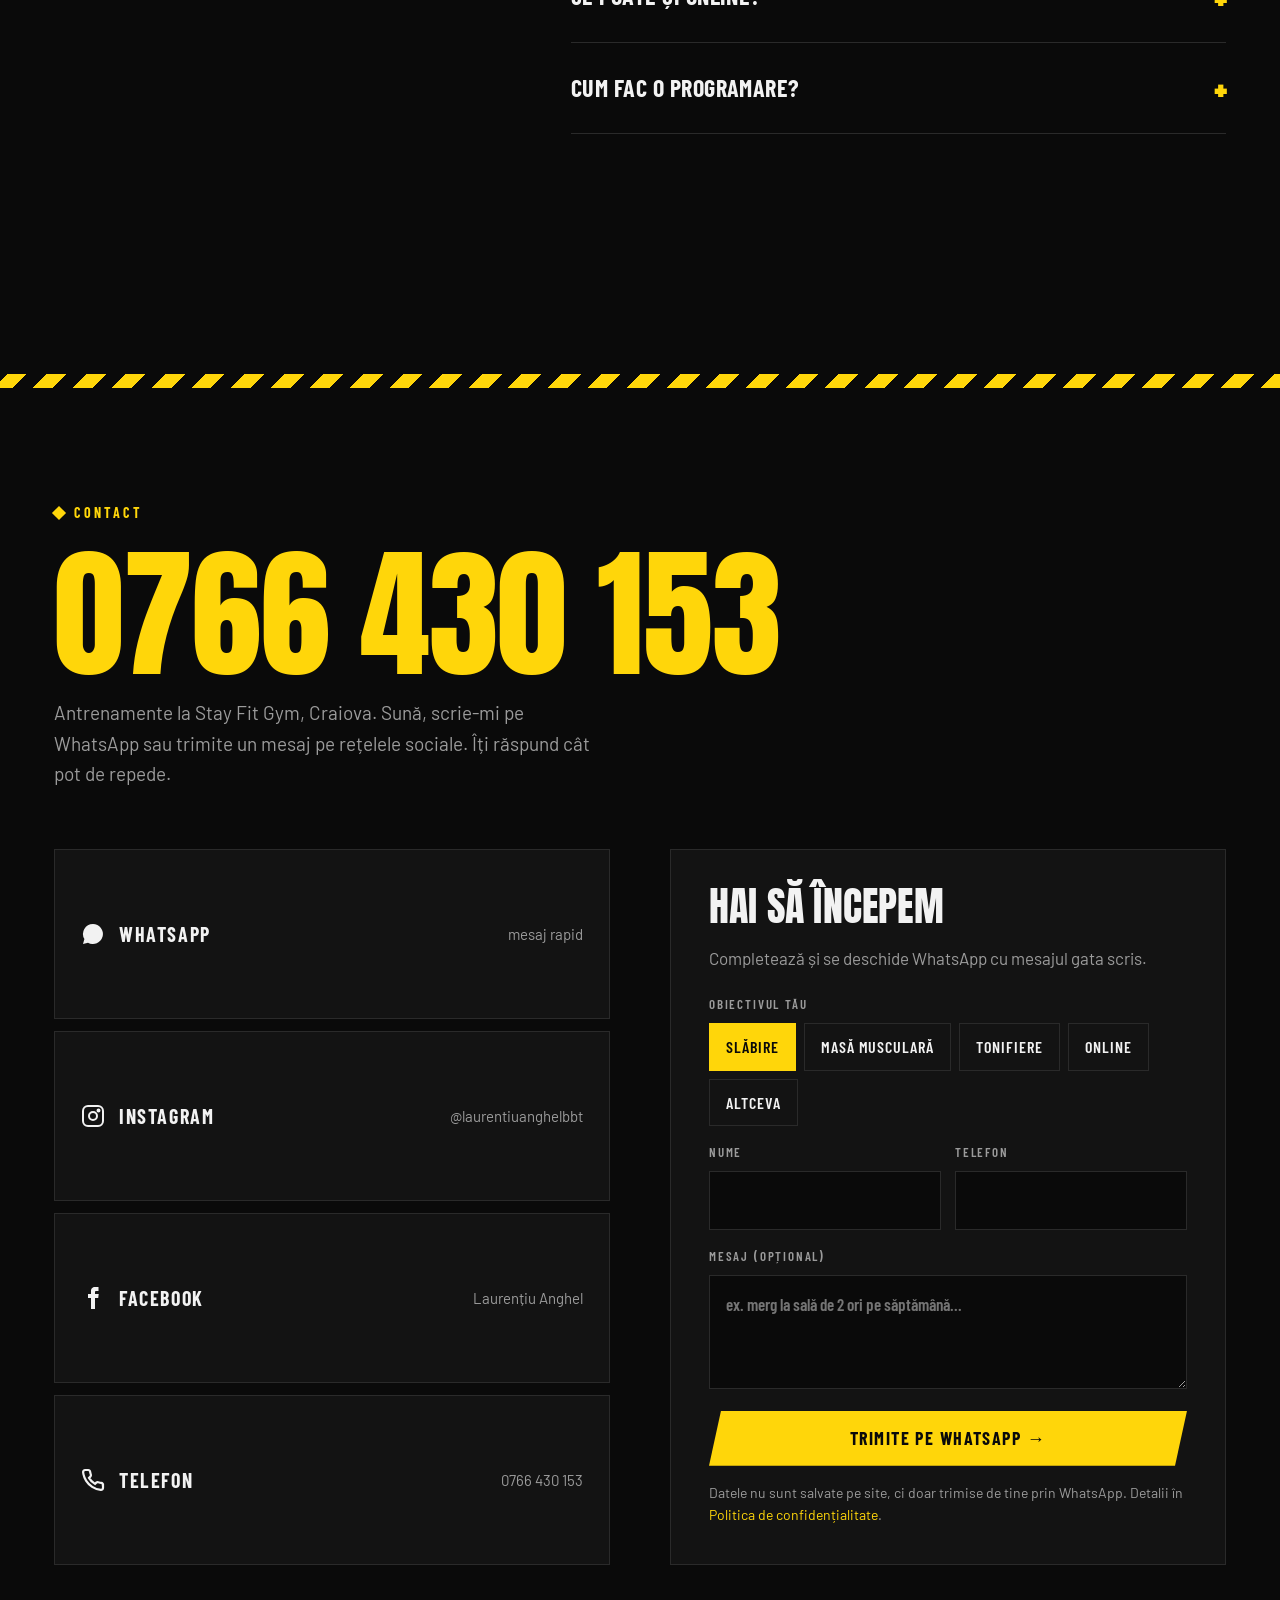
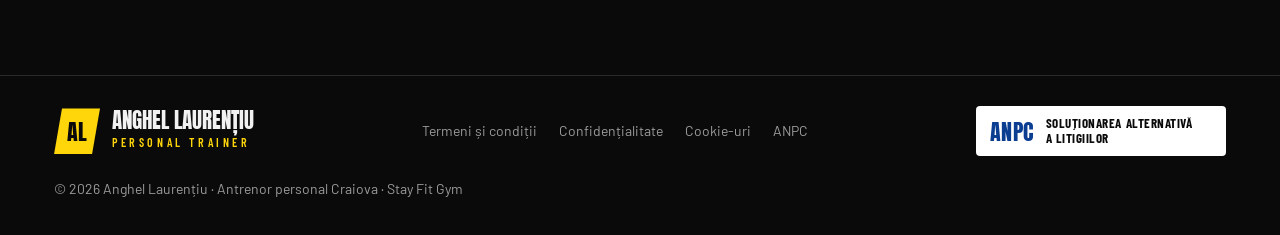
==== commit 2c527500: "Pagini legale, banner cookie-uri și insignă ANPC - Politica de confidențialitate (GDPR), Termeni și " ====
--- a/index.html
+++ b/index.html
@@ -244,6 +244,15 @@
 footer{border-top:1px solid var(--line);padding:30px 0 34px;color:var(--mut);font-size:14px}
 footer .wrap{display:flex;justify-content:space-between;gap:20px;flex-wrap:wrap;align-items:center}
 footer .logo b{color:var(--tx)}
+footer .legal{display:flex;flex-wrap:wrap;gap:8px 22px}
+footer .legal a{color:var(--mut);transition:.15s}
+footer .legal a:hover{color:var(--y)}
+footer .fine{margin-top:22px}
+.anpc{display:inline-flex;align-items:center;gap:12px;background:#fff;color:#0a0a0a;padding:8px 14px;min-width:250px;min-height:50px;border-radius:4px;line-height:1.15}
+.anpc b{font-family:var(--disp);font-weight:400;font-size:22px;letter-spacing:.02em;color:#0b3d91}
+.anpc span{font-family:var(--cond);font-weight:700;font-size:13px;text-transform:uppercase;letter-spacing:.04em}
+.form .legal-note{font-size:14px;color:var(--mut);margin:0}
+.form .legal-note a{color:var(--y)}
 
 .mbar{display:none}
 
@@ -498,6 +507,7 @@
         <div class="two"><label>Nume<input name="nume" required autocomplete="name"></label><label>Telefon<input name="tel" type="tel" required autocomplete="tel"></label></div>
         <label>Mesaj (opțional)<textarea name="msg" rows="3" placeholder="ex. merg la sală de 2 ori pe săptămână..."></textarea></label>
         <button class="btn btn-y" type="submit">Trimite pe WhatsApp →</button>
+        <p class="legal-note">Datele nu sunt salvate pe site, ci doar trimise de tine prin WhatsApp. Detalii în <a href="politica-confidentialitate.html">Politica de confidențialitate</a>.</p>
       </form>
     </div>
   </div>
@@ -507,6 +517,15 @@
 <footer>
   <div class="wrap">
     <a class="logo" href="#top"><i>AL</i><span><b>Anghel Laurențiu</b><small>Personal Trainer</small></span></a>
+    <nav class="legal" aria-label="Informații legale">
+      <a href="termeni-si-conditii.html">Termeni și condiții</a>
+      <a href="politica-confidentialitate.html">Confidențialitate</a>
+      <a href="politica-cookies.html">Cookie-uri</a>
+      <a href="https://anpc.ro/" target="_blank" rel="noopener">ANPC</a>
+    </nav>
+    <a class="anpc" href="https://anpc.ro/ce-este-sal/" target="_blank" rel="noopener"><b>ANPC</b><span>Soluționarea alternativă<br>a litigiilor</span></a>
+  </div>
+  <div class="wrap fine">
     <span>© <span id="y"></span> Anghel Laurențiu · Antrenor personal Craiova · Stay Fit Gym</span>
   </div>
 </footer>
@@ -584,5 +603,6 @@
   bf.addEventListener('submit',function(e){e.preventDefault()});
 })();
 </script>
+<script src="cookies.js"></script>
 </body>
 </html>
